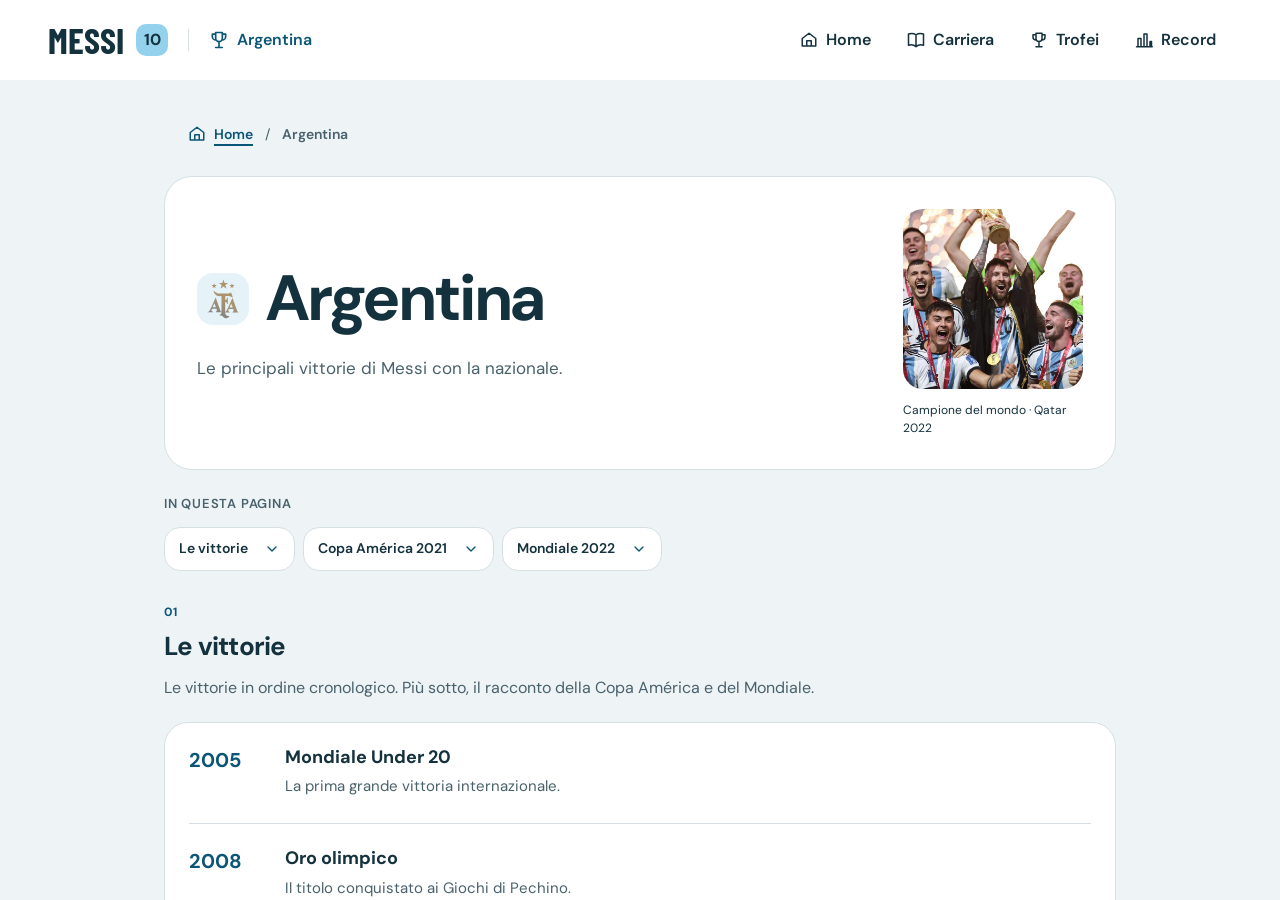
==== argentina.html @ 1e7fbff7 "Refresh dependent asset references for rebuilt page motion" ====
<!DOCTYPE html>

<html lang="it">
<head>
<meta charset="utf-8"/>
<meta content="width=device-width,initial-scale=1,viewport-fit=cover" name="viewport"/>
<meta content="#f7f7f2" name="theme-color"/>
<title>Argentina — Messi</title>
<meta content="Le vittorie di Messi con l’Argentina e i numeri del suo Mondiale 2022." name="description"/>
<link href="assets/favicon.svg" rel="icon" type="image/svg+xml"/>
<link href="assets/css/site.css?v=c7293d06be" rel="stylesheet"/>
<script src="assets/js/app.mjs?v=7fb3a4fa2a" type="module"></script>
<link as="font" crossorigin="" href="assets/fonts/barlow-condensed-700.woff2" rel="preload" type="font/woff2"/>
<meta content="website" property="og:type"/>
<meta content="it_IT" property="og:locale"/>
<meta content="Argentina — Messi" property="og:title"/>
<meta content="Le vittorie di Messi con l’Argentina e i numeri del suo Mondiale 2022." property="og:description"/>
<meta content="https://raw.githubusercontent.com/fill5455/Messi/main/assets/images/messi-portrait.webp" property="og:image"/>
<meta content="summary_large_image" name="twitter:card"/>
<link as="font" crossorigin="" href="assets/fonts/dm-sans-variable.woff2" rel="preload" type="font/woff2"/>
<link href="assets/css/rebuilt.css?v=927bb8d529" rel="stylesheet">
</head>
<body>
<div class="ios-surface">
<a class="skip" href="#contenuto">Salta al contenuto</a>
<header class="app-header"><a aria-label="Messi, homepage" class="brand" href="index.html" translate="no">MESSI<span>10</span></a><span class="current-page"><svg aria-hidden="true" viewBox="0 0 24 24"><path d="M8 3h8v7a4 4 0 0 1-8 0V3ZM8 5H4v3a4 4 0 0 0 4 4m8-7h4v3a4 4 0 0 1-4 4M12 14v6m-4 1h8"></path></svg><span>Argentina</span></span></header>
<div aria-label="Contenuto della pagina" class="screen-scroll" tabindex="0">
<main aria-labelledby="page-title" data-page="argentina" id="contenuto" tabindex="-1" class="reading-page"><nav aria-label="Percorso di navigazione" class="breadcrumb"><ol><li><a href="index.html"><svg aria-hidden="true" viewbox="0 0 24 24"><path d="m3 10 9-7 9 7v10H3zM9 20v-7h6v7"></path></svg>Home</a></li><li><span aria-current="page">Argentina</span></li></ol></nav>
<div class="page-heading"><div class="heading-copy">
<div class="page-title-row"><span class="page-symbol"><img alt="" aria-hidden="true" decoding="async" height="36" loading="lazy" src="assets/images/argentina-logo.svg" width="36"></span><h1 id="page-title">Argentina</h1></div>
<p>Le principali vittorie di Messi con la nazionale.</p>
</div><figure class="heading-photo portrait-photo"><img alt="Messi alza la Coppa del Mondo a Lusail" decoding="async" height="2048" src="assets/images/worldcup-selected.webp" width="1365"><figcaption>Campione del mondo · Qatar 2022</figcaption></figure></div><nav class="page-index" aria-label="In questa pagina"><p>In questa pagina</p><div><a href="#arg-wins">Le vittorie<svg aria-hidden="true" viewbox="0 0 24 24"><path d="m6 9 6 6 6-6"></path></svg></a><a href="#copa-heading">Copa América 2021<svg aria-hidden="true" viewbox="0 0 24 24"><path d="m6 9 6 6 6-6"></path></svg></a><a href="#worldcup-heading">Mondiale 2022<svg aria-hidden="true" viewbox="0 0 24 24"><path d="m6 9 6 6 6-6"></path></svg></a></div></nav><section aria-labelledby="arg-wins" class="page-section organized-section wins-overview" data-section="01"><h2 class="section-label" id="arg-wins">Le vittorie</h2>
<p class="section-help">Le vittorie in ordine cronologico. Più sotto, il racconto della Copa América e del Mondiale.</p><ol class="event-list">
<li>
<span>2005</span><div>
<h3>Mondiale Under 20</h3>
<p>La prima grande vittoria internazionale.</p>
</div>
</li>
<li>
<span>2008</span><div>
<h3>Oro olimpico</h3>
<p>Il titolo conquistato ai Giochi di Pechino.</p>
</div>
</li>
<li>
<span>2021</span><div>
<h3>Copa América</h3>
<p>La vittoria al Maracanã, in Brasile.</p>
</div>
</li>
<li>
<span>2022</span><div>
<h3>Finalissima</h3>
<p>Il successo contro l’Italia a Wembley.</p>
</div>
</li>
<li>
<span>2022</span><div>
<h3>Coppa del Mondo</h3>
<p>Il trionfo contro la Francia a Lusail.</p>
</div>
</li>
<li>
<span>2024</span><div>
<h3>Copa América</h3>
<p>Il secondo titolo continentale.</p>
</div>
</li>
</ol></section><section aria-labelledby="copa-heading" class="page-section" data-section="02"><h2 class="section-label" id="copa-heading">Copa América 2021</h2>
<div class="detail-list"><details class="content-detail" id="copa-2021" name="moments"><summary><span class="summary-copy"><strong>La vittoria al Maracanã</strong><span>Il primo grande titolo con la nazionale maggiore</span></span><svg aria-hidden="true" viewbox="0 0 24 24"><path d="M5 12h14M12 5v14"></path></svg></summary><div class="detail-body">
<p>Nel 2021 l’Argentina conquista la Copa América in Brasile. Per Messi è il primo grande successo con la nazionale maggiore, dopo le vittorie Under 20 e olimpica.</p>
<figure class="story-picture"><a aria-label="Ingrandisci: Messi bacia la Copa América dopo il successo dell’Argentina nel 2021" class="photo-link" data-photo-open="" href="assets/images/copa-2021.webp"><img alt="Messi bacia la Copa América dopo il successo dell’Argentina nel 2021" decoding="async" height="853" loading="lazy" src="assets/images/copa-2021.webp" width="1280"><span aria-hidden="true" class="photo-zoom"><svg viewbox="0 0 24 24"><path d="M9 3H3v6m12-6h6v6M3 15v6h6m12-6v6h-6"></path></svg></span></a><figcaption>Maracanã, 2021. Foto: messi.com. Tocca la foto per ingrandirla.</figcaption></figure>
</div></details></div></section><section aria-labelledby="worldcup-heading" class="page-section" data-section="03"><h2 class="section-label" id="worldcup-heading">Qatar 2022</h2>
<div class="reading-card" id="lusail">
<p>Messi segna due gol nella finale contro la Francia. Dopo il 3–3 dei supplementari, l’Argentina vince ai rigori.</p>
<dl class="fact-list compact">
<div>
<dt>Gol nel torneo</dt>
<dd>7</dd>
</div>
<div>
<dt>Assist nel torneo</dt>
<dd>3</dd>
</div>
<div>
<dt>Premio del torneo</dt>
<dd>Golden Ball</dd>
</div>
</dl>
<figure class="story-picture"><a aria-label="Ingrandisci: Messi alza la Coppa del Mondo a Lusail nel 2022" class="photo-link" data-photo-open="" href="assets/images/worldcup-selected.webp"><img alt="Messi alza la Coppa del Mondo a Lusail nel 2022" decoding="async" height="2048" loading="lazy" src="assets/images/worldcup-selected.webp" width="1365"><span aria-hidden="true" class="photo-zoom"><svg viewbox="0 0 24 24"><path d="M9 3H3v6m12-6h6v6M3 15v6h6m12-6v6h-6"></path></svg></span></a><figcaption>Argentina campione del mondo, 18 dicembre 2022. Tocca la foto per ingrandirla.</figcaption></figure><a class="inline-link" href="trofei.html#nazionale">Tutti i trofei con l’Argentina <svg aria-hidden="true" viewbox="0 0 24 24"><path d="m9 5 7 7-7 7"></path></svg></a>
</div></section><details class="source-details" id="argentina-detail-1"><summary>Fonti dei contenuti<svg aria-hidden="true" viewbox="0 0 24 24"><path d="M5 12h14M12 5v14"></path></svg></summary><ul>
<li><a href="https://messi.com/palmares/" rel="noopener noreferrer" target="_blank">Palmarès ufficiale <span aria-hidden="true">↗</span></a></li>
<li><a href="https://www.fifa.com/en/articles/lionel-messi-wins-the-best-fifa-mens-player-award-mbappe-benzema" rel="noopener noreferrer" target="_blank">FIFA: Messi a Qatar 2022 <span aria-hidden="true">↗</span></a></li>
</ul></details>
</main>
<footer class="app-footer"><div class="footer-top"><a aria-label="Messi, homepage" class="footer-brand" href="index.html">MESSI<span>10</span></a><p>La storia, le vittorie e i numeri.<br/>Un progetto indipendente dedicato a Lionel Messi.</p></div><nav aria-label="Altri percorsi"><a href="index.html">Home</a><a href="carriera.html">Carriera</a><a href="trofei.html">Trofei</a><a href="record.html">Record</a><a href="argentina.html">Argentina</a><a href="credits.html">Fonti e crediti</a></nav></footer>
</div>
<nav aria-label="Navigazione principale" class="ios-tabbar"><a class="nav-link" data-href="index.html" href="index.html"><svg aria-hidden="true" viewBox="0 0 24 24"><path d="m3 10 9-7 9 7v10H3zM9 20v-7h6v7"></path></svg><span>Home</span></a><a class="nav-link" data-href="carriera.html" href="carriera.html"><svg aria-hidden="true" viewBox="0 0 24 24"><path d="M12 5v16M12 5C9 3 5 3 2 4v15c3-1 7-1 10 2 3-3 7-3 10-2V4c-3-1-7-1-10 1Z"></path></svg><span>Carriera</span></a><a class="nav-link" data-href="trofei.html" href="trofei.html"><svg aria-hidden="true" viewBox="0 0 24 24"><path d="M8 3h8v7a4 4 0 0 1-8 0V3ZM8 5H4v3a4 4 0 0 0 4 4m8-7h4v3a4 4 0 0 1-4 4M12 14v6m-4 1h8"></path></svg><span>Trofei</span></a><a class="nav-link" data-href="record.html" href="record.html"><svg aria-hidden="true" viewBox="0 0 24 24"><path d="M4 20V10h4v10m4 0V4h4v16m4 0v-6h2v6M2 21h21"></path></svg><span>Record</span></a></nav>
<p aria-live="polite" class="navigation-status sr-only"></p>
<div aria-live="polite" class="toast" role="status"></div>
</div>
</body>
</html>
---- assets/css/site.css ----
/* Rounded editorial system with a dedicated mobile reading layout. */
@font-face{font-family:'Barlow Condensed';src:url('../fonts/barlow-condensed-700.woff2') format('woff2');font-weight:700;font-style:normal;font-display:swap}
@font-face{font-family:'DM Sans';src:url('../fonts/dm-sans-variable.woff2') format('woff2');font-weight:100 900;font-style:normal;font-display:swap}
:root{
  --paper:#f7f7f2;--white:#fff;--ink:#14313e;--secondary:#49616b;
  --sky:#94d1ec;--sky-soft:#deeff5;--gold:#ecd16b;--line:#c5d2d6;
  --radius-sm:12px;--radius-md:20px;--radius-lg:28px;
  --accent:#0b5577;--focus:#095c86;--scrim:#14313ecc;
  --font-display:'Barlow Condensed',sans-serif;--font-body:'DM Sans',sans-serif;
  --space-1:8px;--space-2:16px;--space-3:24px;--space-4:32px;--space-5:48px;--space-6:64px;--space-7:96px;
  --inset:clamp(20px,4vw,48px);--content:1200px;--nav-clearance:calc(160px + env(safe-area-inset-bottom));
  font-family:var(--font-body);color-scheme:light;
}
*{box-sizing:border-box}
html,body{margin:0;overflow-x:clip}
body{background:var(--paper);color:var(--ink);font:400 1rem/1.6 var(--font-body);-webkit-text-size-adjust:100%}
::selection{background:var(--ink);color:var(--white)}
button,input,textarea{font:inherit;color:inherit}
button,a,input,summary{-webkit-tap-highlight-color:transparent;touch-action:manipulation}
button{cursor:pointer}button:disabled{opacity:.5;cursor:default}
button,input,textarea{border-radius:var(--radius-sm)}
a{color:inherit;text-underline-offset:5px;text-decoration-thickness:1.5px}
img{display:block;max-width:100%;height:auto}
svg{display:block;flex-shrink:0;width:24px;height:24px;fill:none;stroke:currentColor;stroke-width:2;stroke-linecap:round;stroke-linejoin:round}
h1,h2,h3,p,figure,dl,dd{margin:0}
h1,h2,h3{font-style:normal;font-weight:700;line-height:1;text-wrap:balance}
h1,h2{font-family:var(--font-display);letter-spacing:-.015em}
h1{font-size:clamp(3.75rem,8vw,6rem)}
h2{font-size:clamp(2.5rem,4.5vw,3.75rem)}
h3{font-size:1.5rem;line-height:1.2}
p{max-width:65ch;text-wrap:pretty}
[hidden]{display:none!important}
:focus-visible{outline:3px solid var(--focus);outline-offset:5px}
.sr-only{position:absolute;width:1px;height:1px;margin:-1px;overflow:hidden;clip-path:inset(50%);white-space:nowrap}
.skip{position:absolute;z-index:40;top:-100px;left:var(--inset);padding:16px;background:var(--ink);color:var(--white)}
.skip:focus{top:8px}
.ios-surface{position:relative;display:flex;flex-direction:column;width:100%;height:100dvh;min-height:0;isolation:isolate}
.app-header{flex-shrink:0;display:flex;align-items:center;justify-content:space-between;gap:16px;min-height:76px;padding:8px var(--inset);border-bottom:1px solid var(--line);background:var(--paper)}
.brand,.footer-brand{display:inline-flex;align-items:center;gap:12px;font-family:var(--font-display);font-size:2.25rem;line-height:1;text-decoration:none;min-height:48px}
.brand span,.footer-brand span{display:grid;place-items:center;width:32px;height:32px;background:var(--sky);font:700 1rem/1 var(--font-body)}
.current-page{display:none}
.screen-scroll{flex:1;min-height:0;overflow-y:auto;overflow-x:clip;padding-bottom:var(--nav-clearance);scroll-padding:24px 0 var(--nav-clearance);scrollbar-color:var(--secondary) var(--paper)}
main{max-width:var(--content);margin:0 auto;overflow-wrap:anywhere}
main [id]{scroll-margin-block:24px}
main:focus{outline:none}
.ios-tabbar{position:absolute;z-index:20;bottom:0;left:0;right:0;display:grid;grid-template-columns:repeat(auto-fit,minmax(min(100%,4.5rem),1fr));padding:8px 8px calc(8px + env(safe-area-inset-bottom));border-top:1px solid var(--line);background:var(--paper)}
.nav-link{display:flex;align-items:center;justify-content:center;min-height:48px;min-width:0;padding:8px;overflow-wrap:anywhere;text-align:center;text-decoration:none;font-size:1rem;font-weight:600;line-height:1.2;white-space:nowrap;transition:transform 160ms}
.nav-link[aria-current]{background:var(--ink);color:var(--white)}
.nav-link:focus-visible{outline-offset:-4px}
.primary-button{display:inline-flex;align-items:center;justify-content:center;gap:16px;width:fit-content;max-width:100%;min-height:52px;padding:14px 20px;border:1px solid var(--ink);background:var(--ink);color:var(--white);font:600 1rem/1.4 var(--font-body);text-decoration:none;transition:background-color 160ms,transform 160ms}
.primary-button:active,button:active{transform:translateY(1px)}
.text-link,.inline-link{display:inline-flex;align-items:center;gap:12px;min-height:48px;font-size:1rem;font-weight:600;color:var(--accent)}
.inline-link{margin-top:24px}
.profile{display:flex;flex-wrap:wrap;gap:24px 16px;padding:32px var(--inset);background:var(--sky)}
.hero-copy{display:contents}
.profile h1{order:0;flex:1 1 11rem;min-width:0;align-self:center;font-size:clamp(3.75rem,12vw,6rem);line-height:.95;letter-spacing:-.01em}
.profile p{order:2;flex:1 1 100%;font-size:1.125rem;line-height:1.65}
.profile .primary-button{order:3}
.hero-origin{order:4;flex:1 1 100%;display:block;font-size:.875rem;color:var(--ink)}
.hero-portrait{order:1;flex:1 1 5rem;max-width:112px;min-width:0;align-self:center}
.hero-portrait img{width:100%;height:220px;object-fit:cover;object-position:50% 28%}
.hero-portrait figcaption{font-size:.875rem;line-height:1.4;padding-top:8px}
.home-facts,.home-navigation,.home-chapters{padding:48px var(--inset)}
.home-facts h2{margin-bottom:32px}
.home-facts .fact-list{display:grid;grid-template-columns:repeat(auto-fit,minmax(min(100%,5.5rem),1fr));gap:16px;padding:0;background:transparent;border:0}
.home-facts .fact-list>div{display:flex;flex-direction:column-reverse;align-items:flex-start;justify-content:flex-end;gap:12px;padding:0;border:0}
.home-facts .fact-list dd{font:700 clamp(2.5rem,6vw,5rem)/1 var(--font-display);text-align:left;letter-spacing:-.01em}
.home-facts .fact-list dt{flex:initial;font-size:.875rem;line-height:1.5}
.home-navigation{background:var(--sky-soft)}
.section-intro{display:grid;gap:24px;margin-bottom:32px}
.section-intro p{max-width:40ch;font-size:1.125rem;line-height:1.65}
.destination-list{border-top:1px solid var(--ink)}
.destination{display:flex;align-items:center;gap:24px;min-height:100px;padding:24px 0;border-bottom:1px solid var(--ink);text-decoration:none}
.destination-copy{flex:1;min-width:0}
.destination-copy strong{display:block;font:700 2.5rem/1 var(--font-display);margin-bottom:12px}
.destination-copy>span{display:block;font-size:1rem;line-height:1.6;color:var(--secondary)}
.destination>svg{width:32px;height:32px}
.chapter-grid{display:grid;gap:32px}
.chapter{display:flex;flex-direction:column;align-items:flex-start;gap:12px;text-decoration:none;min-width:0}
.chapter>img{width:100%;height:auto;aspect-ratio:3/2;object-fit:cover}
.chapter-meta{font-size:.875rem;color:var(--secondary);padding-top:4px}
.chapter-title{display:flex;align-items:center;justify-content:space-between;width:100%;gap:12px;font:700 2.5rem/1 var(--font-display)}
.chapter>span:last-child{font-size:1rem;color:var(--secondary)}
.worldcup-feature{display:grid;gap:32px;padding:40px var(--inset);background:var(--ink);color:var(--white)}
.worldcup-feature figure{min-width:0}
.worldcup-feature img{width:100%;max-height:480px;object-fit:contain}
.worldcup-feature figcaption{padding-top:12px;font-size:.875rem;color:var(--sky-soft)}
.worldcup-feature h2{font-size:clamp(3rem,7vw,6rem);margin-bottom:32px}
.worldcup-feature p{font-size:1.125rem;line-height:1.7;margin-bottom:32px}
.worldcup-feature .primary-button{background:var(--gold);border-color:var(--gold);color:var(--ink)}
.worldcup-feature .text-link{display:flex;margin-top:16px;color:var(--white)}
.page-heading{display:grid;gap:32px;padding:40px var(--inset);background:var(--sky)}
.page-heading h1{margin-bottom:32px}
.page-heading p{max-width:40ch;font-size:1.125rem;line-height:1.65}
.heading-photo{min-width:0}
.heading-photo img{width:100%;height:240px;object-fit:cover;object-position:50% 35%}
.heading-photo figcaption{padding-top:12px;font-size:.875rem;line-height:1.5}
.heading-text-only{background:var(--paper);border-bottom:1px solid var(--line)}
.page-section{padding:40px var(--inset)}
.section-label{font-size:2.5rem;margin-bottom:24px}
.section-help{margin-bottom:24px;color:var(--secondary);font-size:1rem}
.detail-list{border-top:1px solid var(--ink)}
.content-detail{border-bottom:1px solid var(--ink)}
.content-detail>summary{display:flex;align-items:center;gap:16px;min-height:96px;padding:24px 0;cursor:pointer;list-style:none}
.content-detail>summary::-webkit-details-marker,.source-details>summary::-webkit-details-marker{display:none}
.summary-copy{flex:1;min-width:0}
.summary-copy>strong{display:block;font:700 1.875rem/1.1 var(--font-display);margin-bottom:8px}
.summary-copy>span{display:block;color:var(--secondary);font-size:1rem;line-height:1.5}
.content-detail>summary>svg{width:24px;height:24px;transition:transform 160ms ease-out}
.content-detail[open]>summary>svg,.source-details[open]>summary>svg{transform:rotate(45deg)}
.content-detail[open]>summary{color:var(--accent)}
.detail-body{padding:8px 0 32px}
.detail-body>p{font-size:1rem;line-height:1.75;margin-bottom:24px}
.detail-body>p:last-child{margin-bottom:0}
.team-badge{display:grid;place-items:center;flex-shrink:0;width:48px;height:56px}
.team-badge img{width:100%;height:100%;object-fit:contain}
.team-heading{display:flex;align-items:center;gap:16px}
.team-heading .team-badge{width:32px;height:40px}
.destination-icon{display:grid;place-items:center;flex-shrink:0;width:48px;height:48px}
.destination-icon i{--w:32px;--h:32px}
.fact-list{padding:8px 0;background:transparent}
.fact-list>div{display:flex;flex-wrap:wrap;align-items:center;justify-content:space-between;gap:8px 24px;padding:16px 0;border-bottom:1px solid var(--line)}
.fact-list>div:last-child{border-bottom:0}
.fact-list dt{flex:1 1 8rem;min-width:0;font-size:1rem;color:var(--secondary)}
.fact-list dd{max-width:100%;min-width:0;font-size:1.125rem;line-height:1.4;font-weight:600;text-align:right;font-variant-numeric:tabular-nums}
.compact{margin:24px 0}
.mini-timeline{list-style:none;padding:0;margin:24px 0}
.mini-timeline li{display:grid;grid-template-columns:auto minmax(0,1fr);gap:16px;padding:12px 0;border-bottom:1px solid var(--line)}
.mini-timeline strong{color:var(--accent);font-variant-numeric:tabular-nums}
.story-picture{margin-top:32px}
.photo-link{position:relative;display:block}
.story-picture img{width:100%;height:auto;max-height:650px;object-fit:contain;background:var(--sky-soft)}
.story-picture figcaption{padding-top:16px;font-size:.875rem;color:var(--secondary);line-height:1.6}
.photo-zoom{position:absolute;right:12px;bottom:12px;display:grid;place-items:center;width:44px;height:44px;background:var(--paper);color:var(--ink)}
.photo-zoom svg{width:20px;height:20px}
.competition-group{padding-top:24px}
.competition-group:first-child{padding-top:0}
.competition-group h3{font:700 2rem/1.2 var(--font-display);padding-bottom:16px;border-bottom:1px solid var(--line)}
.competition-list>div{display:grid;grid-template-columns:minmax(0,1fr) auto;gap:8px 24px;padding:20px 0;border-bottom:1px solid var(--line)}
.competition-list dt{font-size:1rem;font-weight:600;align-self:center}
.competition-count{grid-column:2;grid-row:1;font:700 2rem/1 var(--font-display);font-variant-numeric:tabular-nums}
.competition-years{grid-column:1/-1;font-size:.9375rem;line-height:1.7;color:var(--secondary);font-variant-numeric:tabular-nums}
.data-note{font-size:.875rem;line-height:1.65;color:var(--secondary)}
.page-note{padding:0 var(--inset) 32px}
.record-tools{padding:24px;background:var(--sky-soft);margin-bottom:40px}
.record-help{margin-bottom:24px;font-size:1rem}
.record-tools>label{display:block;margin-bottom:8px;font-size:1rem;font-weight:600}
.search-field{display:flex;align-items:center;gap:16px;min-height:56px;padding:0 16px;background:var(--white);border:1px solid var(--secondary)}
.search-field input{flex:1;min-width:0;width:100%;min-height:56px;padding:12px 0;border:0;background:transparent;font-size:1rem;outline:none;caret-color:var(--focus)}
.search-field:focus-within{outline:3px solid var(--focus);outline-offset:3px}
.search-field input::-webkit-search-cancel-button{-webkit-appearance:none}
.search-field button{display:grid;place-items:center;width:44px;height:44px;flex-shrink:0;background:transparent;border:0;padding:0}
.filter-row{display:flex;flex-wrap:wrap;gap:8px;margin-top:24px}
.filter-row button{flex:1 1 5rem;min-width:0;min-height:48px;padding:12px 16px;border:1px solid var(--secondary);background:transparent;color:var(--ink);font-size:1rem;font-weight:600;line-height:1.3}
.filter-row button[aria-pressed=true]{background:var(--ink);color:var(--white);border-color:var(--ink)}
.result-count{margin-top:16px;font-size:1rem;color:var(--secondary)}
.record-list{display:grid;gap:0 40px;border-top:1px solid var(--ink)}
.record-row{padding:32px 0;border-bottom:1px solid var(--ink);min-width:0}
.record-top{display:flex;flex-wrap:wrap;align-items:flex-start;justify-content:space-between;gap:24px}
.record-top>div{flex:1 1 10rem;min-width:0}
.record-top h2{font:700 2rem/1.1 var(--font-display);margin-bottom:16px}
.record-number{flex-shrink:0;font:700 4rem/1 var(--font-display);font-variant-numeric:tabular-nums;color:var(--accent)}
.record-period{font-size:.9375rem;color:var(--secondary)}
.record-meaning{font-size:1rem;line-height:1.75;margin-top:24px}
.record-actions{display:flex;flex-wrap:wrap;gap:12px;margin-top:24px}
.record-actions button{display:flex;flex:1 1 8rem;min-width:0;align-items:center;justify-content:center;gap:8px;min-height:48px;padding:12px 16px;border:1px solid var(--secondary);background:transparent;font-size:1rem;font-weight:600}
.record-actions button[aria-pressed=true]{background:var(--sky);border-color:var(--ink)}
.empty-results{padding:40px 24px;border:1px solid var(--ink);background:var(--paper)}
.empty-results strong{font:700 2rem/1.1 var(--font-display)}
.empty-results p{margin:24px 0;font-size:1rem;color:var(--secondary)}
.empty-results button{min-height:48px;padding:12px 20px;background:var(--ink);border:0;color:var(--white);font-weight:600}
.event-list{list-style:none;margin:0;padding:0;border-top:1px solid var(--ink)}
.event-list>li{display:flex;align-items:flex-start;gap:24px;padding:24px 0;border-bottom:1px solid var(--line)}
.event-list>li>span{flex-shrink:0;font:700 2rem/1 var(--font-display);color:var(--accent);font-variant-numeric:tabular-nums}
.event-list>li>div{min-width:0}
.event-list h3{font-size:1.25rem;line-height:1.2;margin-bottom:12px}
.event-list p{font-size:1rem;color:var(--secondary)}
.reading-card{padding:24px;background:var(--sky-soft)}
.reading-card>p{font-size:1rem;line-height:1.75;margin-bottom:24px}
.reading-card>p:last-child{margin-bottom:0}
.source-details{margin:0 var(--inset) 40px;border-top:1px solid var(--line)}
.source-details>summary{display:flex;align-items:center;justify-content:space-between;gap:24px;min-height:64px;padding:12px 0;font-size:1rem;color:var(--accent);cursor:pointer;list-style:none}
.source-details>summary>svg{transition:transform 160ms ease-out}
.source-details ul{list-style:none;margin:0;padding:0 0 24px}
.source-details a,.credit-links a{display:inline-flex;align-items:center;min-height:48px;color:var(--accent);font-size:1rem;overflow-wrap:anywhere}
.credit-links{display:flex;flex-wrap:wrap;gap:8px 24px;margin-top:16px}
.app-footer{max-width:var(--content);margin:0 auto;padding:48px var(--inset);border-top:1px solid var(--line)}
.footer-top{display:grid;gap:24px;align-items:center}
.footer-brand{font-size:clamp(2.5rem,8vw,6rem);width:fit-content}
.footer-top p{color:var(--secondary);font-size:1rem;line-height:1.7}
.app-footer nav{display:flex;flex-wrap:wrap;gap:8px 24px;margin-top:32px}
.app-footer nav a{display:inline-flex;align-items:center;min-height:48px;font-size:1rem;font-weight:500}
.utility-dialog{width:min(880px,calc(100vw - 32px));max-height:calc(100dvh - 32px);overflow:auto;overscroll-behavior:contain;padding:24px;border:1px solid var(--ink);border-radius:0;background:var(--paper);color:var(--ink)}
.utility-dialog::backdrop{background:var(--scrim)}
.dialog-header{display:flex;align-items:center;justify-content:space-between;gap:24px;margin-bottom:24px}
.dialog-header h2{font-size:2rem}
.dialog-header button{display:grid;place-items:center;flex-shrink:0;width:48px;height:48px;padding:0;border:1px solid var(--ink);background:transparent}
.dialog-image{width:100%;height:60dvh;object-fit:contain}
.dialog-caption{margin-top:24px;font-size:1rem;color:var(--secondary)}
.dialog-credit{display:inline-flex;align-items:center;min-height:48px;margin-top:16px;color:var(--accent)}
.utility-dialog textarea{width:100%;margin:24px 0;padding:16px;border:1px solid var(--secondary);background:var(--white);font-size:1rem;resize:none}
.toast{position:absolute;z-index:25;left:50%;bottom:calc(var(--nav-clearance) + 16px);translate:-50% 0;width:min(560px,calc(100% - 40px));padding:16px 24px;background:var(--ink);color:var(--white);opacity:0;pointer-events:none;font-size:1rem;text-align:center}
.toast:empty{padding:0}
.app-header.is-loading .current-page{color:var(--accent)}
.app-header.is-loading .current-page::after{content:'…'}
.ios-icon{display:inline-block;flex-shrink:0;width:var(--w,24px);height:var(--h,24px);background:currentColor;mask:var(--icon) center/contain no-repeat;-webkit-mask:var(--icon) center/contain no-repeat}
@media(min-width:700px){
 .profile{display:grid;grid-template-columns:minmax(0,1fr) minmax(0,.85fr);gap:64px;padding-block:48px}
 .hero-copy{display:block;align-self:center}
 .profile h1{margin-bottom:32px;font-size:clamp(3.75rem,9vw,6rem)}
 .profile p{font-size:1.25rem;max-width:35ch;margin-bottom:32px}
 .hero-origin{margin-top:32px;font-size:1rem}
 .hero-portrait{grid-column:2;grid-row:1;align-self:stretch;max-width:none}
 .hero-portrait img{height:440px;object-fit:cover;object-position:50% 30%}
 .hero-portrait figcaption{font-size:.875rem}
 .home-facts,.home-navigation,.home-chapters{padding-block:64px}
 .home-facts .fact-list{grid-template-columns:repeat(auto-fit,minmax(min(100%,12rem),1fr));gap:48px}
 .home-facts .fact-list dt{font-size:1rem;max-width:22ch}
 .home-facts .fact-list dd{font-size:5rem}
 .section-intro{grid-template-columns:minmax(0,1.25fr) minmax(0,1fr);align-items:end;gap:48px;margin-bottom:48px}
 .chapter-grid{grid-template-columns:repeat(3,minmax(0,1fr));gap:24px}
 .chapter-title{font-size:2.25rem}
 .worldcup-feature{grid-template-columns:minmax(0,1fr) minmax(0,1fr);gap:64px;align-items:center;padding-block:64px}
 .worldcup-feature img{max-height:560px}
 .page-heading{grid-template-columns:minmax(0,1fr) minmax(0,.7fr);gap:64px;align-items:center;padding-block:48px}
 .heading-photo img{height:320px}
 .heading-text-only{display:block}
 .heading-text-only p{font-size:1.25rem;max-width:42ch}
 .page-section{padding-block:48px}
 .section-label{font-size:3rem}
 .summary-copy>strong{font-size:2.25rem}
 .record-list{grid-template-columns:repeat(2,minmax(0,1fr))}
 .record-top h2{font-size:2.25rem}
 .record-tools{padding:32px}
 .reading-card{padding:32px}
 .event-list{display:grid;grid-template-columns:repeat(2,minmax(0,1fr));gap:0 48px}
 .footer-top{grid-template-columns:minmax(0,1fr) minmax(0,1fr);gap:48px}
 .app-footer{padding-block:64px}
 main[data-page=credits]>.page-section{max-width:960px}
}
@media(min-width:800px){
 :root{--nav-clearance:24px}
 .app-header{min-height:80px;padding-right:500px}
 .current-page{display:none}
 .ios-tabbar{top:0;right:var(--inset);bottom:auto;left:auto;display:flex;align-items:center;gap:4px;min-height:80px;padding:8px 0;border:0;background:transparent}
 .nav-link{padding:12px 16px;white-space:nowrap}
 .career-layout{display:grid;grid-template-columns:minmax(0,1.7fr) minmax(0,1fr);gap:0 32px;padding:0 var(--inset)}
 .career-layout .page-section{padding-inline:0}
 .career-aside{padding-left:32px;border-left:1px solid var(--line)}
 .career-aside .section-label{font-size:2.25rem}
 .career-aside .destination-copy strong{font-size:2rem}
 #club>.detail-body{display:grid;grid-template-columns:repeat(2,minmax(0,1fr));gap:32px}
 #club>.detail-body>.competition-group:first-child{grid-column:1/-1}
 #club>.detail-body>.competition-group:first-child .competition-list{display:grid;grid-template-columns:repeat(2,minmax(0,1fr));gap:0 48px}
}
@media(max-width:359px){
 .profile{gap:24px 12px}
 .profile h1{font-size:3.75rem}
 .hero-portrait img{height:192px}
 .record-tools{padding:20px}
 .record-top{gap:16px}
 .record-number{font-size:3.5rem}
}
@media(hover:hover) and (pointer:fine){
 .nav-link:not([aria-current]):hover{background:var(--sky-soft)}
 .primary-button:hover{background:var(--accent);border-color:var(--accent)}
 .worldcup-feature .primary-button:hover{background:var(--sky);color:var(--ink)}
 .destination:hover .destination-copy strong,.chapter:hover .chapter-title{color:var(--accent)}
 .chapter:hover .chapter-title{text-decoration:underline;text-underline-offset:8px}
 .content-detail>summary:hover,.source-details>summary:hover{color:var(--accent)}
 .record-actions button:hover,.filter-row button:not([aria-pressed=true]):hover{background:var(--sky)}
 .dialog-header button:hover,.search-field button:hover{background:var(--sky-soft)}
}
@media(prefers-reduced-motion:reduce){*,*::before,*::after{animation:none!important;transition:none!important;scroll-behavior:auto!important}}
@media(prefers-contrast:more){:root{--line:#6c828d;--secondary:#304c59}.content-detail,.record-row,.destination{border-color:var(--ink)}}
@media(forced-colors:active){.nav-link[aria-current],.filter-row button[aria-pressed=true]{outline:2px solid Highlight}.ios-icon{background:CanvasText;forced-color-adjust:none}.primary-button{border:2px solid ButtonText}}
.ios-icon--home{--icon:url("data:image/svg+xml,%3Csvg%20xmlns%3D%22http%3A//www.w3.org/2000/svg%22%20viewBox%3D%220%200%2024%2024%22%20fill%3D%22none%22%20stroke%3D%22black%22%20stroke-width%3D%222.2%22%20stroke-linecap%3D%22round%22%20stroke-linejoin%3D%22round%22%3E%3Cpath%20d%3D%22m3%2010%209-7%209%207v10H3z%22/%3E%3Cpath%20d%3D%22M9%2020v-7h6v7%22/%3E%3C/svg%3E")}
.ios-icon--book-open{--icon:url("data:image/svg+xml,%3Csvg%20xmlns%3D%22http%3A//www.w3.org/2000/svg%22%20viewBox%3D%220%200%2024%2024%22%20fill%3D%22none%22%20stroke%3D%22black%22%20stroke-width%3D%222.2%22%20stroke-linecap%3D%22round%22%20stroke-linejoin%3D%22round%22%3E%3Cpath%20d%3D%22M12%205v16M12%205C9%203%205%203%202%204v15c3-1%207-1%2010%202%203-3%207-3%2010-2V4c-3-1-7-1-10%201Z%22/%3E%3C/svg%3E")}
.ios-icon--star{--icon:url("data:image/svg+xml,%3Csvg%20xmlns%3D%22http%3A//www.w3.org/2000/svg%22%20viewBox%3D%220%200%2024%2024%22%20fill%3D%22none%22%20stroke%3D%22black%22%20stroke-width%3D%222.2%22%20stroke-linecap%3D%22round%22%20stroke-linejoin%3D%22round%22%3E%3Cpath%20d%3D%22m12%203%202.8%205.7%206.2.9-4.5%204.4%201.1%206.2L12%2017.3l-5.6%202.9%201.1-6.2L3%209.6l6.2-.9Z%22/%3E%3C/svg%3E")}
.ios-icon--arrow-up{--icon:url("data:image/svg+xml,%3Csvg%20xmlns%3D%22http%3A//www.w3.org/2000/svg%22%20viewBox%3D%220%200%2024%2024%22%20fill%3D%22none%22%20stroke%3D%22black%22%20stroke-width%3D%222.2%22%20stroke-linecap%3D%22round%22%20stroke-linejoin%3D%22round%22%3E%3Cpath%20d%3D%22M12%2021V3m-7%207%207-7%207%207%22/%3E%3C/svg%3E")}
.ios-icon--library{--icon:url("data:image/svg+xml,%3Csvg%20xmlns%3D%22http%3A//www.w3.org/2000/svg%22%20viewBox%3D%220%200%2024%2024%22%20fill%3D%22none%22%20stroke%3D%22black%22%20stroke-width%3D%222.2%22%20stroke-linecap%3D%22round%22%20stroke-linejoin%3D%22round%22%3E%3Cpath%20d%3D%22M4%204v16m5-16v16m5-16v16m3-16%204%2015M2%2021h20%22/%3E%3C/svg%3E")}
.ios-icon--search{--icon:url("data:image/svg+xml,%3Csvg%20xmlns%3D%22http%3A//www.w3.org/2000/svg%22%20viewBox%3D%220%200%2024%2024%22%20fill%3D%22none%22%20stroke%3D%22black%22%20stroke-width%3D%222.2%22%20stroke-linecap%3D%22round%22%20stroke-linejoin%3D%22round%22%3E%3Ccircle%20cx%3D%2210.5%22%20cy%3D%2210.5%22%20r%3D%226.5%22/%3E%3Cpath%20d%3D%22m16%2016%205%205%22/%3E%3C/svg%3E")}
.ios-icon--bookmark{--icon:url("data:image/svg+xml,%3Csvg%20xmlns%3D%22http%3A//www.w3.org/2000/svg%22%20viewBox%3D%220%200%2024%2024%22%20fill%3D%22none%22%20stroke%3D%22black%22%20stroke-width%3D%222.2%22%20stroke-linecap%3D%22round%22%20stroke-linejoin%3D%22round%22%3E%3Cpath%20d%3D%22M6%203h12v18l-6-4-6%204Z%22/%3E%3C/svg%3E")}
.ios-icon--share{--icon:url("data:image/svg+xml,%3Csvg%20xmlns%3D%22http%3A//www.w3.org/2000/svg%22%20viewBox%3D%220%200%2024%2024%22%20fill%3D%22none%22%20stroke%3D%22black%22%20stroke-width%3D%222.2%22%20stroke-linecap%3D%22round%22%20stroke-linejoin%3D%22round%22%3E%3Cpath%20d%3D%22M12%2016V3m-4%204%204-4%204%204M5%2012H3v9h18v-9h-2%22/%3E%3C/svg%3E")}
.ios-icon--checkmark{--icon:url("data:image/svg+xml,%3Csvg%20xmlns%3D%22http%3A//www.w3.org/2000/svg%22%20viewBox%3D%220%200%2024%2024%22%20fill%3D%22none%22%20stroke%3D%22black%22%20stroke-width%3D%222.2%22%20stroke-linecap%3D%22round%22%20stroke-linejoin%3D%22round%22%3E%3Cpath%20d%3D%22m4%2012%205%205L20%206%22/%3E%3C/svg%3E")}
.ios-tabbar[aria-busy=true]::after{content:"";position:absolute;left:0;right:0;bottom:0;height:3px;background:var(--accent)}

.destination:active,.chapter:active,summary:active{color:var(--accent)}
.nav-link:active:not([aria-current]){background:var(--sky-soft)}

.portrait-photo{justify-self:center;width:fit-content;max-width:100%}
.portrait-photo img{width:auto;height:320px;max-width:100%;object-fit:contain}
@media(min-width:700px){.portrait-photo{justify-self:end}.portrait-photo img{height:400px}}

/* Shared soft geometry. */
.brand span,.footer-brand span{border-radius:8px}
.nav-link,.primary-button,.photo-zoom,.search-field,.filter-row button,.record-actions button,.dialog-header button{border-radius:var(--radius-sm)}
.profile,.page-heading,.home-navigation,.worldcup-feature{border-radius:var(--radius-lg)}
.hero-portrait img,.heading-photo img,.chapter>img,.story-picture img,.dialog-image{border-radius:var(--radius-md)}
.reading-card,.record-tools,.empty-results,.utility-dialog{border-radius:var(--radius-md)}
.toast{border-radius:var(--radius-sm)}
.nav-link .ios-icon{display:none}
@media(min-width:700px){
 main{padding-top:24px}
 .profile,.page-heading,.home-navigation,.worldcup-feature{margin-inline:16px}
}
/* Mobile is a reading layout, with independent sizing and content grouping. */
@media(max-width:699px){
 :root{--inset:20px;--nav-clearance:calc(100px + env(safe-area-inset-bottom))}
 .app-header{min-height:64px;padding-block:6px}
 .brand{font-size:1.875rem;gap:10px}
 .brand span{width:28px;height:28px;font-size:.875rem}
 main{padding:16px 14px 0}
 h1,h2{font-family:var(--font-body);letter-spacing:-.035em;line-height:1.15}
 h1{font-size:2.5rem}
 h2{font-size:1.75rem}
 h3{font-size:1.25rem;line-height:1.35}
 .profile{display:flex;flex-direction:column;gap:0;padding:24px var(--inset)}
 .hero-copy{display:flex;flex-direction:column;gap:16px;min-width:0}
 .profile h1{order:initial;flex:initial;align-self:flex-start;font:700 2.5rem/1.1 var(--font-body);letter-spacing:-.04em}
 .profile h1 br{display:none}
 .profile p{order:initial;flex:initial;font-size:1rem;line-height:1.75}
 .profile .primary-button{order:initial;width:100%;min-height:52px}
 .hero-origin{order:initial;flex:initial;font-size:.875rem;line-height:1.6}
 .hero-portrait{order:initial;flex:initial;max-width:none;width:100%;margin-top:24px;align-self:stretch}
 .hero-portrait img{width:100%;height:auto;aspect-ratio:3/2;object-position:50% 28%}
 .hero-portrait figcaption{font-size:.875rem;line-height:1.5}
 .home-facts,.home-navigation,.home-chapters{padding:28px var(--inset)}
 .home-facts h2{margin-bottom:20px}
 .home-facts .fact-list{display:flex;flex-direction:column;gap:0}
 .home-facts .fact-list>div{display:grid;grid-template-columns:5rem minmax(0,1fr);gap:16px;align-items:center;padding:16px 0;border-bottom:1px solid var(--line)}
 .home-facts .fact-list>div:last-child{border-bottom:0}
 .home-facts .fact-list dd{grid-column:1;grid-row:1;font:700 2rem/1.2 var(--font-body)}
 .home-facts .fact-list dt{grid-column:2;grid-row:1;font-size:1rem;line-height:1.5}
 .section-intro{gap:12px;margin-bottom:20px}
 .section-intro p{font-size:1rem;line-height:1.75}
 .destination{gap:16px;min-height:88px;padding:20px 0}
 .destination-copy strong{font:700 1.375rem/1.3 var(--font-body);margin-bottom:6px;letter-spacing:-.02em}
 .destination-copy>span{line-height:1.65}
 .destination>svg{width:24px;height:24px}
 .chapter-grid{gap:24px}
 .chapter{background:var(--white);border:1px solid var(--line);border-radius:var(--radius-md);padding:12px 12px 20px;gap:10px}
 .chapter>img{border-radius:12px}
 .chapter-title{font:700 1.375rem/1.3 var(--font-body)}
 .chapter-meta,.chapter-title,.chapter>span:last-child{padding-inline:6px}
 .worldcup-feature{padding:24px var(--inset);gap:24px}
 .worldcup-feature h2{font:700 2rem/1.2 var(--font-body);margin-bottom:16px}
 .worldcup-feature p{font-size:1rem;line-height:1.75;margin-bottom:20px}
 .worldcup-feature .primary-button{width:100%}
 .worldcup-feature img{max-height:300px}
 .page-heading{display:block;padding:24px var(--inset)}
 .page-heading h1{margin-bottom:12px}
 .page-heading p{font-size:1rem;line-height:1.75}
 .heading-photo{margin-top:20px}
 .heading-photo img{height:auto;aspect-ratio:3/2}
 .portrait-photo{width:100%;justify-self:auto}
 .portrait-photo img{height:220px;width:100%;aspect-ratio:auto;object-fit:contain}
 .heading-photo figcaption{padding-top:10px;font-size:.875rem}
 .heading-text-only{border:0;background:var(--sky-soft)}
 .page-section{padding:28px 0}
 .section-label{font:700 1.75rem/1.2 var(--font-body);margin-bottom:12px;padding-inline:6px}
 .section-help{margin-bottom:20px;padding-inline:6px;line-height:1.7}
 .detail-list{border:0;display:grid;gap:12px}
 .content-detail{border:1px solid var(--line);border-radius:var(--radius-md);background:var(--white);min-width:0}
 .content-detail>summary{min-height:84px;gap:12px;padding:20px 16px}
 .summary-copy>strong{font:700 1.25rem/1.35 var(--font-body);margin-bottom:6px;letter-spacing:-.02em}
 .summary-copy>span{font-size:.9375rem;line-height:1.6}
 .team-badge{width:32px;height:40px}
 .destination-icon{width:32px;height:40px}
 .destination-icon i{--w:24px;--h:24px}
 .content-detail>summary>svg{width:20px;height:20px}
 .detail-body{padding:0 16px 24px}
 .detail-body>p{line-height:1.8;margin-bottom:20px}
 .fact-list>div{gap:6px;padding:14px 0}
 .fact-list dt{flex-basis:100%;line-height:1.6}
 .fact-list dd{text-align:left;font-size:1.0625rem;line-height:1.6}
 .competition-group h3{font:700 1.375rem/1.4 var(--font-body)}
 .competition-list>div{gap:8px 12px;padding:18px 0}
 .competition-count{font:700 1.75rem/1.2 var(--font-body)}
 .competition-years{font-size:.9375rem;line-height:1.8}
 .mini-timeline li{grid-template-columns:1fr;gap:6px;padding:16px 0}
 .story-picture{margin-top:24px}
 .story-picture figcaption{font-size:.875rem;line-height:1.7;padding-top:12px}
 .record-tools{padding:20px;margin-bottom:20px}
 .record-help{margin-bottom:16px;line-height:1.75}
 .filter-row{display:grid;grid-template-columns:repeat(auto-fit,minmax(min(100%,7rem),1fr));margin-top:16px;gap:8px}
 .filter-row button{flex-basis:6rem;padding:12px 10px;font-size:.9375rem}
 .search-field{gap:8px;padding-inline:12px}
 .record-list{border:0;gap:16px}
 .record-row{padding:24px 20px;border:1px solid var(--line);border-radius:var(--radius-md);background:var(--white)}
 .record-top{display:flex;flex-direction:column;gap:16px}
 .record-top>div{flex:initial}
 .record-top h2{font:700 1.375rem/1.35 var(--font-body);margin-bottom:8px}
 .record-number{font:700 2.75rem/1.15 var(--font-body)}
 .record-meaning{line-height:1.8;margin-top:16px}
 .record-actions{gap:8px;margin-top:20px}
 .record-actions button{flex-basis:100%;justify-content:flex-start}
 .event-list{border:0;display:grid;gap:12px}
 .event-list>li{display:block;padding:20px;border:1px solid var(--line);border-radius:var(--radius-md);background:var(--white)}
 .event-list>li>span{display:block;font:700 1.5rem/1.2 var(--font-body);margin-bottom:12px}
 .event-list h3{margin-bottom:8px}
 .event-list p{line-height:1.75}
 .reading-card{padding:20px}
 .source-details{margin:0 6px 28px}
 .page-note{padding:0 6px 24px}
 .app-footer{margin:28px 14px 0;padding:28px 6px}
 .footer-top{gap:16px}
 .footer-brand{font-size:2.5rem}
 .app-footer nav{display:grid;grid-template-columns:repeat(2,minmax(0,1fr));gap:4px 16px;margin-top:20px}
 .utility-dialog{padding:20px}
}
@media(max-width:799px){
 .ios-tabbar{gap:4px;padding:8px 10px calc(8px + env(safe-area-inset-bottom));background:var(--white)}
 .nav-link{flex-direction:column;gap:5px;min-height:60px;padding:8px 4px;font-size:.875rem;line-height:1.3;white-space:normal}
 .nav-link .ios-icon{display:block;width:20px;height:20px}
}

/* Reading hierarchy and orientation. */
.page-index{padding:24px var(--inset) 0}
.page-index p{font-size:.875rem;font-weight:600;color:var(--secondary);margin-bottom:12px}
.page-index>div{display:flex;flex-wrap:wrap;gap:10px}
.page-index a{display:inline-flex;align-items:center;min-height:44px;padding:10px 16px;border:1px solid var(--line);border-radius:12px;background:var(--white);font-size:.9375rem;font-weight:600;line-height:1.5;text-decoration:none;color:var(--accent)}
.page-index a:hover{background:var(--sky-soft);border-color:var(--accent)}
.section-label{font-family:var(--font-body);font-size:2rem;line-height:1.25;letter-spacing:-.03em}
.summary-copy>strong{font-family:var(--font-body);font-size:1.375rem;line-height:1.35;letter-spacing:-.02em}
.content-detail[open]{background:var(--white);border-color:var(--accent)}
.content-detail[open]>summary{border-bottom:1px solid var(--line);margin-bottom:20px}
.detail-body p,.reading-card>p,.record-meaning{max-width:60ch;line-height:1.8}
.record-top h2{font-family:var(--font-body);font-size:1.625rem;line-height:1.35;letter-spacing:-.025em}
.record-period,.chapter-meta{font-weight:500}
.home-navigation{margin-top:24px}
.home-facts{padding-block:40px}
@media(min-width:700px){
 .destination-list{display:grid;grid-template-columns:repeat(3,minmax(0,1fr));gap:20px;border:0}
 .destination{align-items:flex-start;min-height:0;border:1px solid var(--line);border-radius:20px;background:var(--white);padding:24px;gap:16px}
 .destination-copy strong{font-family:var(--font-body);font-size:1.5rem;line-height:1.3;letter-spacing:-.025em}
 .destination>svg{width:24px;height:24px}
 .page-index{padding-top:28px}
 .content-detail>summary{min-height:88px}
 .record-row{padding:32px 24px;border:1px solid var(--line);border-radius:20px;background:var(--white)}
 .record-list{gap:24px;border:0}
 .record-top{gap:16px}
 .record-top>div{flex-basis:12rem}
}
@media(max-width:699px){
 body{font-size:1.0625rem}
 .profile{padding:24px 20px}
 .profile p,.detail-body>p,.record-meaning,.reading-card>p,.section-intro p{font-size:1.0625rem;line-height:1.8}
 .hero-portrait img{aspect-ratio:auto;height:180px;object-position:50% 28%}
 .hero-origin{font-size:.875rem}
 .hero-copy{gap:14px}
 .home-navigation{margin-top:20px;padding:24px 20px}
 .section-intro{margin-bottom:16px}
 .section-intro p{font-size:1rem}
 .destination-list{border:0;display:grid;gap:12px}
 .destination{border:1px solid var(--line);border-radius:16px;background:var(--white);padding:18px 16px;min-height:0;gap:12px}
 .destination-copy strong{font-size:1.25rem}
 .destination-copy>span{font-size:.9375rem;line-height:1.65}
 .home-facts{padding-block:28px}
 .page-index{padding:20px 4px 0}
 .page-index>div{gap:8px}
 .page-index a{padding:10px 12px;font-size:.875rem}
 .heading-photo img{height:160px;aspect-ratio:auto;object-fit:cover}
 .portrait-photo img{height:180px;object-fit:contain}
 .heading-photo figcaption{font-size:.875rem}
 .section-label{font-size:1.625rem;line-height:1.3;margin-bottom:12px}
 .content-detail[open]>summary{margin-bottom:20px}
 .detail-body{padding-inline:18px}
 .record-tools{padding:18px}
 .record-top{display:grid;grid-template-columns:auto minmax(0,1fr);gap:16px;align-items:start}
 .record-number{grid-column:1;grid-row:1;font-size:2.25rem;line-height:1.2}
 .record-top>div{grid-column:2;grid-row:1}
 .record-top h2{font-size:1.25rem;line-height:1.4}
 .record-period{font-size:.875rem;line-height:1.6}
 .record-actions{display:grid;grid-template-columns:repeat(auto-fit,minmax(min(100%,7rem),1fr))}
 .record-actions button{padding:10px;font-size:.875rem;justify-content:center}
 .reading-card{background:var(--white);border:1px solid var(--line)}
}
/* Motion stays local; content remains available before JavaScript. */
.primary-button,.chapter,.destination,.record-actions button,.page-index a{transition:transform 180ms ease-out,background-color 180ms ease-out,border-color 180ms ease-out,color 180ms ease-out}
.is-pressed{transform:scale(.985)}
.nav-link .ios-icon{transition:transform 220ms cubic-bezier(.2,.8,.2,1)}
.nav-link[aria-current] .ios-icon{transform:translateY(-2px)}
@media(hover:hover) and (pointer:fine){.chapter:hover,.destination:hover{transform:translateY(-3px)}.primary-button:hover>svg{transform:translateX(4px)}}
.primary-button>svg{transition:transform 180ms ease-out}
@media(prefers-reduced-motion:no-preference){
 @keyframes disclosure-enter{from{opacity:.85;transform:translateY(-4px)}to{opacity:1;transform:translateY(0)}}
 .content-detail[open]>.detail-body{animation:disclosure-enter 200ms cubic-bezier(.2,.8,.2,1)}

}
@media(prefers-reduced-motion:reduce){.is-pressed,.nav-link[aria-current] .ios-icon,.chapter:hover,.destination:hover,.primary-button:hover>svg{transform:none!important}}

/* Reserve enhanced controls before module initialization to prevent reading jumps. */
.record-tools[hidden],.record-actions[hidden]{display:block!important;visibility:hidden}
.record-actions[hidden]{display:flex!important}
.result-count{min-height:1.6em}
@media(max-width:699px){.record-actions[hidden]{display:grid!important}}

/* The mobile reading viewport ends above navigation instead of behind it. */
@media(max-width:799px){.screen-scroll{margin-bottom:calc(var(--nav-clearance) - 16px);padding-bottom:24px;scroll-padding:24px}}

/* Fine reading details and short-viewport ergonomics. */
:root{--ease-out:cubic-bezier(.2,.8,.2,1)}
.detail-body>p+p{margin-top:4px}
.credit-links{gap:12px 24px}
.credit-links a{line-height:1.6}
.keyboard-input .detail-body{animation:none!important}
.keyboard-input .content-detail>summary>svg{transition:none}
.utility-dialog{overscroll-behavior:contain;scrollbar-gutter:stable}
.photo-error{padding:24px;background:var(--sky-soft);border-radius:var(--radius-sm);line-height:1.75}
@media(max-width:799px){
 .ios-surface.is-compact .app-header{display:none}
 .ios-surface.is-compact .nav-link{min-height:44px;padding:8px 4px;gap:0}
 .ios-surface.is-compact .nav-link .ios-icon{display:none}
 .ios-surface.is-compact main{padding-top:12px}
}
@media(max-width:799px) and (max-height:499px){
 .app-header{display:none}
 .nav-link{min-height:44px;padding:8px 4px;gap:0}
 .nav-link .ios-icon{display:none}
 main{padding-top:12px}
}
@media print{
 html,body{overflow:visible;background:#fff}
 .ios-surface{height:auto!important;display:block}
 .app-header,.ios-tabbar,.app-footer,.page-index,.record-tools,.record-actions,.toast,.photo-zoom{display:none!important}
 .screen-scroll{overflow:visible;margin:0;padding:0}
 main{max-width:none;padding:0}
 .profile,.page-heading,.worldcup-feature{break-inside:avoid}
 .content-detail,.record-row,.event-list>li{break-inside:avoid}
 .utility-dialog{display:none}
}

.ios-surface{padding-top:env(safe-area-inset-top);padding-left:env(safe-area-inset-left);padding-right:env(safe-area-inset-right)}
@media(max-width:799px){.ios-tabbar{padding-left:max(10px,env(safe-area-inset-left));padding-right:max(10px,env(safe-area-inset-right))}}
.utility-dialog{width:min(880px,calc(100vw - 32px - env(safe-area-inset-left) - env(safe-area-inset-right)));max-height:calc(100dvh - 32px - env(safe-area-inset-top) - env(safe-area-inset-bottom))}
.dialog-header{position:sticky;top:0;z-index:1;background:var(--paper);padding-bottom:16px;border-bottom:1px solid var(--line)}
.keyboard-input .nav-link .ios-icon{transition:none}
.keyboard-input button:active,.keyboard-input .primary-button:active{transform:none}
@media(max-width:799px){
 .ios-surface.is-compact .page-heading{padding-block:16px}
 .ios-surface.is-compact .page-heading h1{font-size:2rem;line-height:1.15;margin-bottom:8px}
 .ios-surface.is-compact .page-heading p{font-size:1rem;line-height:1.6}
 .ios-surface.is-compact .heading-photo img{height:100px}
 .ios-surface.is-compact .page-section{padding-top:20px}
}
@media(min-width:500px) and (max-width:799px){
 .ios-surface.is-compact .page-heading{display:grid;grid-template-columns:minmax(0,1fr) 120px;gap:20px;align-items:center}
 .ios-surface.is-compact .heading-text-only{display:block}
 .ios-surface.is-compact .heading-photo{margin:0;width:100%}
}
/* Orientation: the current page stays named while content scrolls. */
.app-header{justify-content:flex-start;flex-wrap:wrap;gap:8px 20px}
.current-page{display:flex!important;align-items:center;gap:8px;min-width:0;font-size:1rem;font-weight:600;color:var(--accent);line-height:1.4}
.current-page svg{width:20px;height:20px}
.breadcrumb{padding:8px var(--inset) 20px}
.breadcrumb ol{list-style:none;display:flex;align-items:center;flex-wrap:wrap;gap:8px;margin:0;padding:0}
.breadcrumb li{display:flex;align-items:center;gap:8px;font-size:.875rem;line-height:1.5}
.breadcrumb li+li::before{content:'/';color:var(--secondary);padding-inline:4px}
.breadcrumb a{display:inline-flex;align-items:center;gap:8px;min-height:44px;color:var(--accent);font-weight:600}
.breadcrumb svg{width:18px;height:18px}
.breadcrumb [aria-current]{font-weight:600}
.page-title-row{display:flex;align-items:center;gap:16px;margin-bottom:20px;min-width:0}
.page-title-row h1{margin:0;min-width:0}
.page-symbol{display:grid;place-items:center;flex-shrink:0;width:52px;height:52px;border-radius:16px;background:var(--paper);color:var(--accent)}
.page-symbol svg{width:28px;height:28px}
.page-symbol img{width:32px;height:40px;object-fit:contain}
.page-index p{font-weight:600}
.page-index a{gap:12px}
.page-index a>svg{width:16px;height:16px;flex-shrink:0}
.destination-symbol{display:grid;place-items:center;flex-shrink:0;width:44px;height:44px;background:var(--sky-soft);color:var(--accent);border-radius:12px}
.destination-symbol svg{width:24px;height:24px}
.chapter-title{justify-content:flex-start}
.chapter-title>svg{margin-left:auto}
.chapter-badge{display:grid;place-items:center;width:32px;height:36px;flex-shrink:0}
.chapter-badge img{width:32px;height:36px;object-fit:contain}
.record-period{display:flex;align-items:center;gap:8px;flex-wrap:wrap}
.record-period svg{width:18px;height:18px;flex-shrink:0;color:var(--accent)}
.detail-list,.trophy-clubs{display:grid;gap:12px;border:0}
.content-detail{background:var(--white);border:1px solid var(--line);border-radius:20px;min-width:0}
.content-detail>summary{padding:20px;gap:16px;min-height:84px}
.content-detail>summary>svg{width:20px;height:20px}
.detail-body{padding:0 20px 24px}
.team-badge{width:36px;height:44px}
.competition-group h3.sr-only{padding:0;border:0}
#club>.content-detail>.detail-body{display:block}
.home-navigation{background:transparent}
@media(min-width:700px){
 .destination{flex-wrap:wrap}
 .destination-symbol{width:48px;height:48px}
 .destination .destination-copy{flex-basis:calc(100% - 64px)}
 .destination>svg{margin-left:auto;align-self:flex-end}
 .competition-list{display:grid;grid-template-columns:repeat(2,minmax(0,1fr));gap:0 32px}
}
@media(min-width:800px){
 .current-page{border-left:1px solid var(--line);padding-left:20px}
 .career-aside{padding-left:0;border:0}
 .career-aside .page-section{padding:24px;margin-top:24px;background:var(--sky-soft);border-radius:20px}
}
@media(max-width:799px){
 :root{--nav-clearance:calc(104px + env(safe-area-inset-bottom))}
 .app-header{padding-block:8px;gap:8px 16px}
 .brand{font-size:1.75rem}
 .current-page{flex:1 1 8rem;justify-content:flex-end;font-size:.9375rem;text-align:right}
 .ios-tabbar{left:max(12px,env(safe-area-inset-left));right:max(12px,env(safe-area-inset-right));bottom:calc(12px + env(safe-area-inset-bottom));width:auto;max-width:520px;margin-inline:auto;gap:4px;padding:8px;border:1px solid var(--line);border-radius:28px;background:var(--white);box-shadow:0 8px 28px #14313e1a}
 .nav-link{min-height:60px;border-radius:20px;gap:5px;padding:8px 4px;font-size:.875rem;font-weight:600}
 .nav-link>svg{width:22px;height:22px}
 .nav-link[aria-current]{background:var(--sky-soft);color:var(--accent);font-weight:700}
 .ios-tabbar[aria-busy=true]::after{left:20px;right:20px;bottom:3px;border-radius:4px}
 .breadcrumb{padding:0 4px 12px}
 .page-title-row{gap:12px;margin-bottom:12px}
 .page-title-row h1{margin:0}
 .page-symbol{width:40px;height:44px;border-radius:12px}
 .page-symbol svg{width:24px;height:24px}
 .page-symbol img{width:28px;height:36px}
 .ios-surface.is-compact .nav-link>svg{display:none}
 .ios-surface.is-compact .ios-tabbar{border-radius:20px;padding:6px;bottom:calc(8px + env(safe-area-inset-bottom))}
 .ios-surface.is-compact .nav-link{min-height:44px;border-radius:14px}
 .ios-surface.is-compact .current-page{display:none!important}
}
@media(max-width:699px){
 .home-navigation{padding-inline:0}
 .home-navigation .section-intro{padding-inline:6px}
 .destination{padding:18px 16px}
 .destination-copy strong{font-size:1.25rem}
 .destination-copy>span{font-size:.9375rem}
 .detail-body{padding-inline:18px}
 .content-detail>summary{padding:18px 16px;gap:12px}
 .section-label{padding-inline:4px}
}
@media(max-width:799px) and (max-height:499px){
 .nav-link>svg{display:none}
}
@media(max-width:799px){
 .ios-surface.is-compact .app-header{display:flex;min-height:36px;padding:4px 16px}
 .ios-surface.is-compact .brand{display:none}
 .ios-surface.is-compact .current-page{display:flex!important;justify-content:flex-start;font-size:.875rem;min-height:28px}
}
@media(max-width:799px) and (max-height:499px){
 .app-header{display:flex;min-height:36px;padding:4px 16px}
 .brand{display:none}
 .current-page{display:flex!important;justify-content:flex-start;font-size:.875rem;min-height:28px}
}
.career-aside .destination-list{display:block}
.career-aside .destination{display:grid;grid-template-columns:36px minmax(0,1fr) 24px;gap:12px;padding:16px;align-items:center}
.career-aside .destination-copy strong{font:700 1.375rem/1.3 var(--font-body);margin-bottom:8px}
.career-aside .destination>svg{margin:0;align-self:center}
.skip{top:8px;max-width:calc(100% - 40px);transform:translateY(calc(-100% - 16px))}
.skip:focus{transform:none}
.page-title-row{flex-wrap:wrap}
.page-title-row h1{flex:1 1 10rem}
@media(max-width:799px){.ios-tabbar{grid-template-columns:repeat(auto-fit,minmax(min(100%,4rem),1fr))}}
/* Interior pages lead with the reading task; the photo is a visual landmark. */
@media(max-width:699px){
 .page-heading:has(.heading-photo){display:flex;flex-wrap:wrap;align-items:center;gap:16px}
 .page-heading:has(.heading-photo) .heading-copy{flex:1 1 10rem;min-width:0}
 .page-heading:has(.heading-photo) .page-title-row{display:block}
 .page-heading:has(.heading-photo) .page-symbol{display:none}
 .page-heading:has(.heading-photo) h1{font-size:2rem;line-height:1.15}
 .page-heading:has(.heading-photo) .heading-photo{flex:0 1 88px;width:88px;margin:0}
 .page-heading:has(.heading-photo) .heading-photo img{width:88px;height:128px;border-radius:12px;object-fit:cover}
 .page-heading:has(.portrait-photo) .portrait-photo img{object-fit:contain}
 .page-heading:has(.heading-photo) .heading-photo figcaption{display:none}
 .page-index{padding-top:16px}
 .page-section{padding-top:24px}
}

/* Reading composition: clear page openings, compact mobile overview, calm content. */
:root{--paper:#eef3f6;--line:#d5e0e5;--sky-soft:#e5f2f8;--radius-lg:32px}
.app-header{background:#fff;border-bottom:0}
.brand span,.footer-brand span{border-radius:10px}
h2{font-family:var(--font-body);font-size:clamp(1.625rem,3vw,2.25rem);line-height:1.2;letter-spacing:-.035em}
h3{line-height:1.35}
.primary-button{border-radius:16px}
main{padding-bottom:32px}
.profile{background:var(--ink);color:#fff;border-radius:32px;overflow:hidden}
.profile p,.hero-origin{color:#dcebf1}
.profile .primary-button{background:var(--sky);color:var(--ink);border-color:var(--sky)}
.hero-portrait img{border-radius:24px}
.hero-portrait figcaption{color:#dcebf1}
.hero-eyebrow{display:block;font-size:.8125rem;font-weight:700;letter-spacing:.12em;text-transform:uppercase;color:var(--sky);margin-bottom:16px}
.home-navigation{margin-top:12px;background:transparent}
.home-navigation .section-intro p{font-size:1rem}
.destination-list{border:0}
.destination{background:#fff;border:1px solid var(--line);border-radius:24px;min-width:0}
.destination-copy strong{font-family:var(--font-body);font-size:1.5rem;line-height:1.2;letter-spacing:-.03em}
.destination-symbol{background:var(--sky-soft);border-radius:16px;width:52px;height:52px}
.home-facts .fact-list{gap:12px}
.home-facts .fact-list>div{background:#fff;border-radius:24px;border:1px solid var(--line);padding:24px}
.chapter{background:#fff;border:1px solid var(--line);border-radius:24px;padding:12px 12px 24px}
.chapter>img{border-radius:16px}
.chapter-meta,.chapter-title,.chapter>span:last-child{padding-inline:8px}
.chapter-title{font-family:var(--font-body);font-size:1.5rem;line-height:1.3}
.page-heading,.heading-text-only{background:#fff;border:1px solid var(--line);border-radius:28px}
.page-heading h1{font-family:var(--font-body);font-size:clamp(2.25rem,5vw,4rem);letter-spacing:-.05em;line-height:1.1}
.page-heading p{font-size:1.0625rem;color:var(--secondary);max-width:44ch}
.page-symbol{background:var(--sky-soft)}
.heading-photo img{border-radius:20px}
.page-index p{font-size:.8125rem;text-transform:uppercase;letter-spacing:.06em}
.page-index>div{display:grid;grid-template-columns:repeat(auto-fit,minmax(min(100%,12rem),1fr));gap:8px}
.page-index a{display:flex;justify-content:space-between;padding:14px 16px;border-radius:16px;min-height:52px;color:var(--ink)}
.page-index a>svg{color:var(--accent)}
.section-label{font-family:var(--font-body);font-size:1.625rem;line-height:1.25;letter-spacing:-.03em;margin-bottom:12px}
.section-help{line-height:1.7;margin-bottom:20px}
.detail-list,.trophy-clubs{gap:12px}
.content-detail{border-radius:24px;overflow:clip}
.content-detail>summary{padding:24px;min-height:100px}
.summary-copy>strong{font-family:var(--font-body);font-size:1.25rem;line-height:1.35;letter-spacing:-.02em;margin-bottom:4px}
.summary-copy>span{font-size:.9375rem}
.content-detail>summary>svg{background:var(--sky-soft);box-sizing:content-box;padding:10px;border-radius:50%;width:16px;height:16px}
.content-detail[open]{border-color:#8bb8ca}
.content-detail[open]>summary{background:#f1f8fb;margin-bottom:20px}
.detail-body{padding:0 24px 28px}
.detail-body>p{line-height:1.85;max-width:62ch}
.record-row{border-radius:24px;padding:24px;background:#fff}
.event-list{gap:16px;border:0}
.event-list>li{border:1px solid var(--line);border-radius:24px;background:#fff;padding:24px}
.breadcrumb{color:var(--secondary)}
.app-footer{background:#e5edf1;border-radius:32px 32px 0 0;margin-top:32px}
@media(min-width:800px){
 .ios-tabbar{gap:4px}
 .nav-link{gap:8px;border-radius:16px}
 .nav-link>svg{width:18px;height:18px}
 .profile{margin-top:8px;padding:48px;gap:48px;grid-template-columns:minmax(0,1.1fr) minmax(0,.8fr)}
 .profile h1{font-size:clamp(4rem,8vw,7rem)}
 .hero-portrait img{height:430px;object-fit:cover;object-position:50% 25%}
 .home-navigation .destination{padding:24px;align-content:start;gap:16px}
 .home-navigation .destination>svg{width:24px;height:24px}
 .page-heading{padding:32px;grid-template-columns:minmax(0,1fr) 180px;gap:32px}
 .heading-photo img,.portrait-photo img{height:180px;object-fit:cover;aspect-ratio:1}
 .heading-photo figcaption{font-size:.75rem}
 .career-layout{grid-template-columns:minmax(0,1fr) 300px}
 .career-aside .page-section{background:#fff;border:1px solid var(--line);border-radius:24px}
}
@media(max-width:799px){
 main{padding:16px 16px 24px}
 .app-header{padding:10px 20px;min-height:68px}
 .current-page{font-size:.875rem}
 .ios-tabbar{background:var(--ink);border:1px solid var(--ink);border-radius:30px;padding:6px;bottom:calc(14px + env(safe-area-inset-bottom));left:16px;right:16px;gap:2px;box-shadow:0 8px 24px #14313e24}
 .nav-link{color:#d8e8ef;border-radius:24px;min-height:64px;font-size:.8125rem;padding:8px 2px;gap:5px}
 .nav-link[aria-current]{background:var(--sky);color:var(--ink)}
 .nav-link>svg{width:22px;height:22px}
 .nav-link:focus-visible{outline-color:#fff}
 .profile{display:grid;grid-template-columns:minmax(0,1fr) 96px;gap:20px 12px;padding:24px;border-radius:28px}
 .hero-copy{display:contents}
 .hero-eyebrow{grid-column:1/-1;margin:0;font-size:.75rem}
 .profile h1{grid-column:1;grid-row:2;font:700 2.625rem/1 var(--font-display);letter-spacing:0;align-self:center;margin:0}
 .profile h1 br{display:block}
 .hero-portrait{grid-column:2;grid-row:2;align-self:center;margin:0;width:100%;max-width:none}
 .hero-portrait img{width:100%;height:128px;aspect-ratio:auto;object-fit:cover;border-radius:18px}
 .hero-portrait figcaption{display:none}
 .profile p{grid-column:1/-1;font-size:1rem;line-height:1.65}
 .profile .primary-button{grid-column:1/-1;width:100%;min-height:48px}
 .hero-origin{grid-column:1/-1;font-size:.75rem;line-height:1.5}
 .home-navigation{padding:28px 0 8px;margin:0}
 .home-navigation .section-intro{padding:0 4px;gap:8px;margin-bottom:16px}
 .home-navigation .section-intro h2{font-size:1.5rem}
 .home-navigation .section-intro p{display:none}
 .home-navigation .destination-list{gap:10px}
 .home-navigation .destination{padding:16px;gap:14px;min-height:88px;border-radius:22px;display:flex;flex-wrap:nowrap}
 .destination-copy strong{font-size:1.125rem;margin-bottom:4px}
 .destination-copy>span{font-size:.875rem;line-height:1.5}
 .destination-symbol{width:44px;height:44px;flex-shrink:0}
 .home-navigation .destination>svg{width:20px;height:20px;align-self:center;margin:0}
 .home-facts,.home-chapters{padding:32px 0}
 .home-facts .fact-list{display:grid;grid-template-columns:repeat(auto-fit,minmax(min(100%,8rem),1fr));gap:10px}
 .home-facts .fact-list>div{display:flex;flex-direction:column-reverse;align-items:flex-start;gap:8px;padding:20px;border:1px solid var(--line)}
 .home-facts .fact-list dd{font-size:2rem}
 .home-facts .fact-list dt{font-size:.875rem}
 .page-heading:has(.heading-photo),.page-heading{padding:24px;gap:16px;border-radius:24px}
 .page-heading:has(.heading-photo) .heading-copy{flex:1 1 10rem}
 .page-heading:has(.heading-photo) h1,.page-heading h1{font-size:2rem}
 .page-heading:has(.heading-photo) .heading-photo{flex:0 1 64px;width:64px}
 .page-heading:has(.heading-photo) .heading-photo img{width:64px;height:80px;border-radius:16px}
 .page-title-row{gap:12px}
 .page-heading p{font-size:.9375rem;line-height:1.7}
 .page-index{padding:20px 0 0}
 .page-index>div{grid-template-columns:1fr}
 .page-index a{font-size:.875rem;padding:12px 16px;min-height:48px}
 .page-section{padding:28px 0 0}
 .content-detail>summary{padding:20px 16px;min-height:96px;gap:12px}
 .summary-copy>strong{font-size:1.125rem}
 .summary-copy>span{font-size:.875rem;line-height:1.5}
 .team-badge{width:36px;height:44px}
 .detail-body{padding:0 20px 24px}
 .detail-body>p{font-size:1rem;line-height:1.85}
 .career-aside .page-section{padding:24px;background:#fff;border:1px solid var(--line);border-radius:24px;margin-top:24px}
 .worldcup-feature{padding:24px;border-radius:28px}
 .event-list>li{padding:20px}
 .breadcrumb{padding:0 4px 8px}
}
@media(max-width:799px) and (max-height:499px){
 .app-header{min-height:36px;padding:4px 16px}
 .nav-link{min-height:44px;padding:8px 2px}
 .ios-tabbar{border-radius:24px}
 .profile{gap:12px}
}
@media(prefers-reduced-motion:reduce){.destination,.chapter,.nav-link{transition:none}}

@media(min-width:800px){.ios-tabbar{background:#fff}.nav-link:not([aria-current]){background:#fff;color:var(--ink)}.nav-link:not([aria-current]):hover{background:var(--sky-soft)}}

/* Page organization: one reading column and an explicit content outline. */
.reading-page{max-width:1000px}
.reading-page>.page-heading{margin-inline:24px}
.reading-page>.page-section{margin-inline:24px;padding:32px 0 0}
.reading-page>.page-section+.page-section{margin-top:24px;padding-top:32px;border-top:1px solid var(--line)}
.reading-page>.page-section[data-section]>h2{display:flex;align-items:baseline;gap:12px}
.reading-page>.page-section[data-section]::before{content:attr(data-section);display:block;font-size:.75rem;font-weight:700;letter-spacing:.08em;color:var(--accent);margin-bottom:8px}
.reading-page .page-index{padding:24px 24px 0}
.reading-page .page-index>div{display:flex;flex-wrap:wrap;gap:8px}
.reading-page .page-index a{flex:0 1 auto;gap:16px;min-height:44px;padding:10px 14px;font-size:.875rem}
.profile-overview .fact-list{display:block;border:1px solid var(--line);background:#fff;padding:4px 20px;border-radius:20px}
.profile-overview .fact-list>div{display:grid;grid-template-columns:repeat(auto-fit,minmax(min(100%,8rem),1fr));gap:8px 16px;align-items:center;border:0;border-bottom:1px solid var(--line);border-radius:0;padding:14px 0}
.profile-overview .fact-list dt{flex:initial;font-size:.875rem;color:var(--secondary)}
.profile-overview .fact-list>div:last-child{border-bottom:0}
.profile-overview .fact-list dd{font-size:1rem;text-align:left}
.reading-page .next-destination .destination-list{display:block}
.reading-page .next-destination .destination{display:flex;gap:16px;padding:20px;align-items:center;flex-wrap:nowrap}
.reading-page .next-destination .destination-copy{flex:1;min-width:0}
.reading-page .next-destination .destination-copy strong{font-size:1.25rem}
.reading-page .next-destination .destination>svg{margin:0;align-self:center}
.reading-page .content-detail .detail-body{max-width:760px;margin-inline:auto}
.reading-page .content-detail .story-picture{margin-top:24px}
.reading-page .competition-list{display:block}
.reading-page .competition-list>div{display:grid;grid-template-columns:minmax(0,1fr) auto;gap:8px 16px;padding-block:20px}
.reading-page .competition-list dt{font-size:1.0625rem;line-height:1.4}
.reading-page .competition-list .competition-count{font:700 1.5rem/1.2 var(--font-body);grid-column:2;grid-row:1}
.reading-page .competition-list .competition-years{grid-column:1/-1;font-size:.875rem;line-height:1.8;max-width:60ch}
.reading-page .record-tools{background:#fff;border:1px solid var(--line);border-radius:24px;padding:24px;margin:20px 0 24px}
.reading-page .record-help{font-size:.9375rem;color:var(--secondary);line-height:1.7;margin-bottom:20px}
.reading-page .filter-row{margin-top:16px}
.reading-page .record-list{grid-template-columns:1fr;gap:16px;border:0}
.reading-page .record-top{display:grid;grid-template-columns:minmax(4.5rem,auto) minmax(0,1fr);gap:24px;align-items:center}
.reading-page .record-top h2{font:700 1.25rem/1.35 var(--font-body);letter-spacing:-.02em;margin-bottom:8px}
.reading-page .record-number{font:700 2.75rem/1.1 var(--font-body);letter-spacing:-.04em}
.reading-page .record-meaning{margin-top:20px;line-height:1.8;max-width:65ch}
.reading-page .record-actions{border-top:1px solid var(--line);padding-top:16px;margin-top:20px}
.reading-page .record-actions button{flex:0 1 auto;min-width:120px;padding:10px 16px;font-size:.875rem;border-color:var(--line)}
.reading-page .event-list{display:block;border:1px solid var(--line);background:#fff;border-radius:24px;padding:0 24px}
.reading-page .event-list>li{display:grid;grid-template-columns:5rem minmax(0,1fr);gap:16px;border:0;border-bottom:1px solid var(--line);border-radius:0;padding:24px 0;background:transparent}
.reading-page .event-list>li:last-child{border-bottom:0}
.reading-page .event-list>li>span{font:700 1.25rem/1.3 var(--font-body);margin:0}
.reading-page .event-list h3{font-size:1.125rem;margin-bottom:6px}
.reading-page .event-list p{font-size:.9375rem;line-height:1.65}
.reading-page .reading-card{padding:24px;border:1px solid var(--line);border-radius:24px;background:#fff}
.reading-page .source-details{margin:32px 24px 0}
@media(max-width:799px){
 .reading-page>.page-heading{margin:0}
 .reading-page>.page-section{margin-inline:0;padding-top:28px}
 .reading-page>.page-section+.page-section{margin-top:28px;padding-top:28px}
 .reading-page .page-index{padding:20px 0 0}
 .reading-page .page-index p{font-size:.75rem;margin-bottom:10px}
 .reading-page .page-index a{font-size:.8125rem;padding:10px 12px;gap:10px}
 .reading-page .page-section>.section-label{font-size:1.5rem}
 .reading-page .record-tools{padding:20px}
 .reading-page .record-top{grid-template-columns:1fr;gap:12px}
 .reading-page .record-number{font-size:2.5rem}
 .reading-page .record-row{padding:24px 20px}
 .reading-page .record-actions{display:flex!important;flex-wrap:wrap;gap:8px}
 .reading-page .record-actions button{flex:1 1 7rem;min-width:0}
 .reading-page .event-list{padding:0 20px}
 .reading-page .event-list>li{grid-template-columns:1fr;gap:8px;padding:20px 0}
 .reading-page .event-list>li>span{font-size:1rem}
 .reading-page .reading-card{padding:20px}
 .reading-page .source-details{margin:28px 0 0}
}

.nav-link>span{color:inherit}
---- assets/css/rebuilt.css ----
/* Rebuilt Home, Career and Trophies. Independent component layer, no legacy layouts. */
.screen-scroll:has(.rebuilt-page){background:#f5f5f0}
.rebuilt-page{--r-muted:#52656d;--r-line:#d8e0df;--r-surface:#fff;--r-blue:#e1f0f5;width:100%;max-width:1160px;padding:32px 32px 64px;margin:0 auto;color:#14313e;overflow-wrap:anywhere}
.rebuilt-page h1,.rebuilt-page h2,.rebuilt-page h3{font-family:var(--font-body);letter-spacing:-.04em;line-height:1.15;text-wrap:balance}
.rebuilt-page h1{font-size:clamp(2.5rem,5vw,4.5rem)}
.rebuilt-page h2{font-size:clamp(1.75rem,3vw,2.5rem)}
.rebuilt-page h3{font-size:1.375rem;line-height:1.3}
.rebuilt-page p{line-height:1.75}
.rebuilt-page a{touch-action:manipulation}
.rebuilt-page figure{margin:0;min-width:0}
.rebuilt-page img{max-width:100%;object-fit:cover}
.r-kicker{font-size:.75rem;font-weight:700;letter-spacing:.1em;text-transform:uppercase;color:#365b6a;line-height:1.5!important}
.r-breadcrumb{display:flex;align-items:center;gap:12px;flex-wrap:wrap;font-size:.875rem;margin-bottom:24px;min-height:44px;color:var(--r-muted)}
.r-breadcrumb a{display:inline-flex;align-items:center;min-height:44px;font-weight:600;color:#14313e}
.r-heading{padding:8px 0 32px;max-width:700px}
.r-heading h1{margin:12px 0 16px}
.r-heading>p:last-child{font-size:1.125rem;color:var(--r-muted);max-width:48ch}
.r-section-head{margin-bottom:24px;display:grid;gap:12px}
.r-section-head p{color:var(--r-muted);font-size:1rem}
.r-home-hero{display:grid;grid-template-columns:minmax(0,1.2fr) minmax(0,1fr);background:var(--r-blue);border-radius:32px;overflow:hidden}
.r-home-copy{padding:48px;align-self:center}
.r-home-copy h1{font:700 clamp(4.5rem,8vw,7.5rem)/.95 var(--font-display);letter-spacing:-.02em;margin:24px 0}
.r-home-copy h1 span{color:#0b5577}
.r-home-copy .r-lead{font-size:1.25rem;max-width:28ch}
.r-home-note{margin-top:24px;font-size:.875rem;color:#365b6a}
.r-home-hero>figure{position:relative;background:#d1e4ec;min-height:400px}
.r-home-hero>figure img{width:100%;height:100%;object-position:50% 22%;position:absolute;inset:0}
.r-home-hero figcaption{position:absolute;bottom:16px;right:16px;background:#fff;color:#14313e;padding:6px 12px;border-radius:10px;font-size:.75rem}
.r-routes{padding-top:48px}
.r-route-grid{display:grid;grid-template-columns:repeat(3,minmax(0,1fr));gap:20px}
.r-route{display:flex;flex-direction:column;text-decoration:none;background:#fff;border:1px solid var(--r-line);border-radius:24px;overflow:hidden;min-width:0;transition:transform 180ms ease-out,border-color 180ms}
.r-route-photo{overflow:hidden}
.r-route-photo img{width:100%;aspect-ratio:16/10;object-position:50% 30%}
.r-route-copy{display:flex;flex-direction:column;align-items:flex-start;flex:1;gap:12px;padding:24px}
.r-route-copy>p{color:var(--r-muted);font-size:.9375rem}
.r-route-action{display:flex;align-items:center;justify-content:space-between;gap:12px;width:100%;margin-top:auto;padding-top:16px;font-size:.875rem;font-weight:700;color:#0b5577}
.r-route-action svg{width:20px;height:20px}
.r-home-numbers{padding:40px 0}
.r-home-numbers dl{display:grid;grid-template-columns:repeat(3,minmax(0,1fr));gap:24px;border-block:1px solid var(--r-line);padding:24px 0}
.r-home-numbers dl>div{display:flex;flex-direction:column-reverse;gap:8px;min-width:0}
.r-home-numbers dt{font-size:.875rem;color:var(--r-muted)}
.r-home-numbers dd{font-size:2.5rem;font-weight:700;line-height:1.1;letter-spacing:-.04em}
.r-national-feature{display:grid;grid-template-columns:minmax(0,.9fr) minmax(0,1fr);gap:40px;padding:32px;background:#14313e;color:white;border-radius:32px;align-items:center}
.r-national-feature img{width:100%;height:320px;object-position:50% 30%;border-radius:20px}
.r-national-feature h2{margin:12px 0 20px}
.r-national-feature p{color:#d8e9ef}
.r-button{display:inline-flex;align-items:center;justify-content:center;gap:16px;min-height:52px;padding:14px 20px;border-radius:14px;background:#94d1ec;color:#14313e;font-weight:700;font-size:.9375rem;text-decoration:none;margin-top:24px;max-width:100%}
.r-button svg{width:20px;height:20px}
.r-chapter-nav{display:grid;grid-template-columns:repeat(4,minmax(0,1fr));gap:10px;padding:0 0 32px;border-bottom:1px solid var(--r-line)}
.r-chapter-nav>a{display:flex;align-items:center;gap:12px;background:#fff;border:1px solid var(--r-line);padding:16px;border-radius:18px;min-width:0;text-decoration:none;font-size:.875rem;font-weight:700}
.r-chapter-nav>a>img{object-fit:contain;width:28px;height:36px;flex-shrink:0}
.r-chapter-nav>a>span{min-width:0;flex:1}
.r-chapter-nav small{display:block;margin-top:6px;font-size:.75rem;font-weight:400;color:var(--r-muted);line-height:1.5}
.r-chapter-nav svg{width:16px;height:16px}
.r-journey{display:grid;gap:32px;padding:32px 0}
.r-stop{background:#fff;border:1px solid var(--r-line);border-radius:28px;padding:32px;scroll-margin-top:24px}
.r-stop-heading{display:flex;align-items:center;gap:20px;border-bottom:1px solid var(--r-line);padding-bottom:24px;margin-bottom:24px}
.r-stop-heading>div{flex:1;min-width:0}
.r-stop-heading h2{margin-top:8px;font-size:2rem}
.r-stop-heading>img{object-fit:contain;flex-shrink:0;width:44px;height:52px}
.r-step{display:grid;place-items:center;align-self:flex-start;background:var(--r-blue);border-radius:50%;width:44px;height:44px;font-size:.875rem;font-weight:700;flex-shrink:0}
.r-story-body{max-width:760px;margin:0 auto;display:flow-root}
.r-story-body>p{font-size:1.0625rem;line-height:1.85;margin-bottom:20px;max-width:64ch}
.r-chapter-photo{float:right;width:40%;margin:0 0 24px 28px!important}
.r-chapter-photo .photo-link{border-radius:20px;overflow:hidden;display:block}
.r-chapter-photo img{width:100%;aspect-ratio:4/3;height:auto;object-position:50% 30%}
.r-chapter-photo figcaption{font-size:.75rem;line-height:1.6;color:var(--r-muted);margin-top:8px}
.r-story-body .mini-timeline{margin:24px 0}
.r-story-body .fact-list{clear:both;background:#f2f7f8;padding:8px 20px;border-radius:18px;margin:24px 0}
.r-text-link{display:flex;align-items:center;justify-content:space-between;gap:16px;min-height:52px;font-size:.9375rem;font-weight:700;color:#0b5577;text-decoration:none;border-top:1px solid var(--r-line);padding-top:16px;margin-top:24px;clear:both}
.r-text-link svg{width:20px;height:20px}
.r-bio{padding:24px 0 32px}
.r-profile-facts{display:grid;grid-template-columns:repeat(3,minmax(0,1fr));gap:24px;margin-top:24px}
.r-profile-facts>div{border-top:1px solid var(--r-line);padding-top:16px;min-width:0}
.r-profile-facts dt{font-size:.875rem;color:var(--r-muted);margin-bottom:8px}
.r-profile-facts dd{font-size:1rem;font-weight:600}
.r-next{display:flex;align-items:center;justify-content:space-between;gap:24px;padding:32px;background:var(--r-blue);border-radius:24px}
.r-next h2{font-size:1.5rem;margin:8px 0 12px}
.r-next .r-button{margin:0;flex-shrink:0;background:#14313e;color:#fff}
.r-section-nav{display:flex;flex-wrap:wrap;gap:8px;padding-bottom:24px;border-bottom:1px solid var(--r-line)}
.r-section-nav a{display:flex;align-items:center;gap:20px;min-height:48px;padding:12px 20px;border:1px solid var(--r-line);border-radius:14px;background:#fff;text-decoration:none;font-weight:600;font-size:.9375rem}
.r-section-nav svg{width:16px;height:16px}
.r-award-section{padding-top:40px}
.r-award-group{display:grid;gap:24px}
.r-award-card{background:#fff;border:1px solid var(--r-line);border-radius:24px;padding:28px;scroll-margin-top:24px}
.r-award-heading{display:flex;align-items:center;gap:16px;padding-bottom:24px;border-bottom:1px solid var(--r-line)}
.r-award-heading img{width:44px;height:52px;object-fit:contain;flex-shrink:0}
.r-award-heading p{font-size:.875rem;color:var(--r-muted);margin-top:6px}
.r-award-star{font-size:2rem;color:#0b5577}
.r-competitions{margin:0}
.r-competitions>div{display:grid;grid-template-columns:minmax(0,1fr) auto;gap:8px 24px;padding:20px 0;border-bottom:1px solid var(--r-line);align-items:baseline}
.r-competitions>div:last-child{border-bottom:0;padding-bottom:0}
.r-competitions dt{font-weight:600;font-size:1rem;line-height:1.5}
.r-title-count{font-size:1rem;font-weight:700;color:#0b5577;line-height:1.5;text-align:right}
.r-title-count .sr-only{position:static;width:auto;height:auto;margin:0;clip-path:none;white-space:normal;font-size:.875rem;font-weight:400}
.r-editions{grid-column:1/-1}
.r-editions summary{display:flex;align-items:center;gap:8px;width:fit-content;min-height:44px;font-size:.8125rem;color:var(--r-muted);cursor:pointer;list-style:none;border-radius:8px}
.r-editions summary::-webkit-details-marker{display:none}
.r-editions summary svg{width:14px;height:14px;transition:transform 160ms}
.r-editions details[open] summary svg{transform:rotate(180deg)}
.r-editions p{font-size:.875rem;line-height:1.9;max-width:65ch;padding:8px 16px;background:#f2f7f8;border-radius:12px}
.r-final-story{padding:48px 0 0}
.r-final-story h2{margin:12px 0 24px}
.r-final-story .r-story-body{background:#fff;padding:28px;border:1px solid var(--r-line);border-radius:24px;max-width:none}
.rebuilt-page>.source-details{margin:40px 0 0}
.rebuilt-page>.page-note{padding:24px 0 0;margin:0;max-width:70ch}
@media(min-width:900px){
 .r-award-card{display:grid;grid-template-columns:minmax(0,240px) minmax(0,1fr);gap:0 32px;align-items:start}
 .r-award-heading{border:0;padding:4px 0}
 .r-award-card>.r-text-link{grid-column:2}
}
@media(max-width:799px){
 .rebuilt-page{padding:20px 20px 40px}
 .r-breadcrumb{margin-bottom:12px}
 .r-heading{padding:4px 0 24px}
 .r-heading h1{font-size:2.5rem;margin:10px 0 12px}
 .r-heading>p:last-child{font-size:1rem;line-height:1.75}
 .r-home-hero{grid-template-columns:minmax(0,1fr) minmax(100px,.6fr);border-radius:24px}
 .r-home-copy{padding:28px 20px}
 .r-home-copy .r-kicker{font-size:.6875rem;letter-spacing:.05em}
 .r-home-copy h1{font-size:3.75rem;margin:20px 0}
 .r-home-copy .r-lead{font-size:.9375rem;line-height:1.7}
 .r-home-note{display:none}
 .r-home-hero>figure{min-height:280px}
 .r-home-hero>figure img{object-position:48% 30%}
 .r-home-hero figcaption{display:none}
 .r-routes{padding-top:28px}
 .r-section-head{gap:8px;margin-bottom:20px}
 .r-section-head h2{font-size:1.5rem}
 .r-section-head p{font-size:.9375rem}
 .r-route-grid{grid-template-columns:1fr;gap:12px}
 .r-route{display:grid;grid-template-columns:88px minmax(0,1fr);border-radius:20px;min-height:144px}
 .r-route-photo img{height:100%;aspect-ratio:auto;object-position:50% 30%}
 .r-route-copy{padding:18px;gap:8px}
 .r-route-copy>.r-kicker{display:none}
 .r-route-copy h3{font-size:1.25rem}
 .r-route-copy>p{font-size:.875rem;line-height:1.6}
 .r-route-action{font-size:.8125rem;padding-top:4px}
 .r-home-numbers{padding:28px 0}
 .r-home-numbers dl{gap:16px;grid-template-columns:repeat(auto-fit,minmax(min(100%,6rem),1fr));padding:20px 0}
 .r-home-numbers dd{font-size:2rem}
 .r-home-numbers dt{font-size:.8125rem}
 .r-national-feature{grid-template-columns:1fr;padding:20px;gap:24px;border-radius:24px}
 .r-national-feature img{height:220px}
 .r-national-feature h2{font-size:1.75rem;margin:12px 0 16px}
 .r-national-feature p{font-size:.9375rem}
 .r-button{width:100%;font-size:.875rem;padding:14px 16px}
 .r-chapter-nav{grid-template-columns:repeat(2,minmax(0,1fr));gap:8px;padding-bottom:24px}
 .r-chapter-nav>a{padding:12px;gap:8px;font-size:.8125rem;align-items:flex-start;flex-wrap:wrap}
 .r-chapter-nav>a>img{width:24px;height:28px}
 .r-chapter-nav small{font-size:.6875rem;margin-top:4px}
 .r-chapter-nav svg{display:none}
 .r-journey{padding:24px 0;gap:20px}
 .r-stop{padding:24px 20px;border-radius:24px}
 .r-stop-heading{gap:12px;padding-bottom:20px;margin-bottom:20px;flex-wrap:wrap}
 .r-stop-heading h2{font-size:1.5rem;margin-top:8px}
 .r-stop-heading>img{width:32px;height:40px}
 .r-step{display:none}
 .r-stop-heading .r-kicker{font-size:.6875rem;letter-spacing:.04em}
 .r-story-body>p{font-size:1rem;line-height:1.85}
 .r-chapter-photo{float:none;width:100%;margin:0 0 20px!important}
 .r-chapter-photo img{aspect-ratio:16/9}
 .r-story-body .fact-list{padding:4px 16px}
 .r-story-body .fact-list dt{flex:initial}
 .r-profile-facts{grid-template-columns:1fr;gap:12px;margin-top:20px}
 .r-profile-facts>div{display:flex;flex-wrap:wrap;justify-content:space-between;gap:8px 16px;padding-top:12px}
 .r-profile-facts dt{margin:0}
 .r-next{display:block;padding:24px}
 .r-next .r-button{margin-top:20px}
 .r-section-nav{gap:8px;padding-bottom:20px}
 .r-section-nav a{padding:10px 12px;gap:10px;font-size:.8125rem;flex:1 1 auto;justify-content:space-between}
 .r-award-section{padding-top:28px}
 .r-award-group{gap:16px}
 .r-award-card{padding:24px 20px;border-radius:24px}
 .r-award-heading{padding-bottom:20px;gap:12px}
 .r-award-heading h3{font-size:1.25rem}
 .r-award-heading p{font-size:.8125rem}
 .r-award-heading img{width:32px;height:40px}
 .r-competitions>div{gap:4px 12px;padding:16px 0}
 .r-competitions dt,.r-title-count{font-size:.9375rem}
 .r-editions summary{font-size:.75rem}
 .r-final-story{padding-top:32px}
 .r-final-story .r-story-body{padding:20px}
}
@media(max-width:359px){
 .rebuilt-page{padding-inline:16px}
 .r-home-hero{display:block}
 .r-home-hero>figure{display:none}
 .r-home-copy{padding:24px}
 .r-home-copy h1{font-size:4rem}
 .r-home-copy h1 br{display:none}
 .r-route{grid-template-columns:64px minmax(0,1fr)}
}
@media(hover:hover) and (pointer:fine){
 .r-route:hover{transform:translateY(-4px);border-color:#6f9eaf}
 .r-text-link:hover,.r-breadcrumb a:hover{color:#14313e;text-decoration:underline}
 .r-chapter-nav a:hover,.r-section-nav a:hover{background:#e1f0f5;border-color:#6f9eaf}
 .r-button:hover{background:#c6e7f4}
 .r-next .r-button:hover{background:#0b5577}
}
@media(prefers-reduced-motion:reduce){.r-route,.r-editions summary svg{transition:none}.r-route:hover{transform:none}}
@media print{.r-chapter-nav,.r-section-nav,.r-breadcrumb{display:none}.rebuilt-page{max-width:none;padding:0}.r-stop,.r-award-card{break-inside:avoid}.r-home-hero>figure img{position:static;height:300px}}
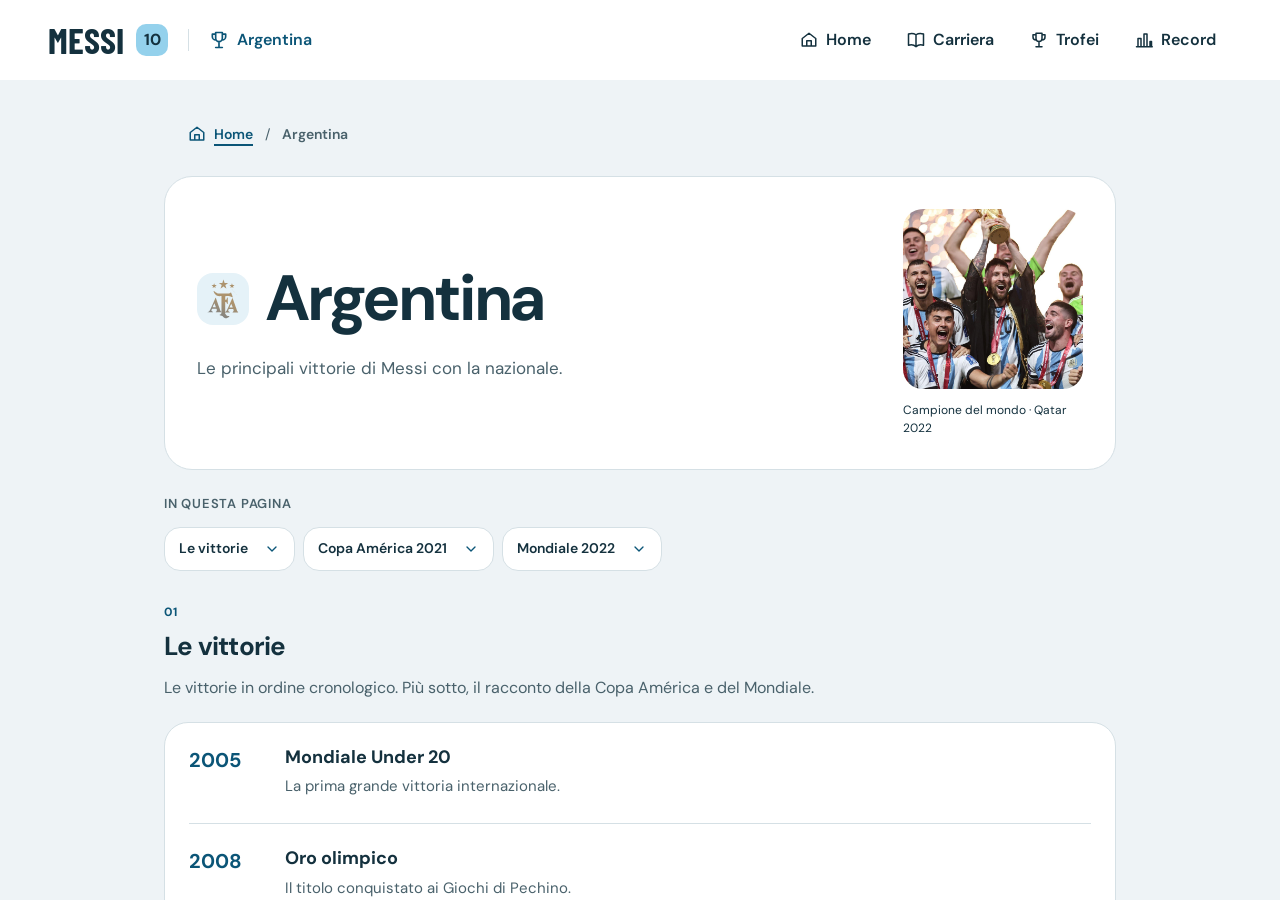
==== commit 6c03f6f8: "Align leading semantic icons and refine category colors and press feedback" ====
--- a/argentina.html
+++ b/argentina.html
@@ -18,7 +18,7 @@
 <meta content="https://raw.githubusercontent.com/fill5455/Messi/main/assets/images/messi-portrait.webp" property="og:image"/>
 <meta content="summary_large_image" name="twitter:card"/>
 <link as="font" crossorigin="" href="assets/fonts/dm-sans-variable.woff2" rel="preload" type="font/woff2"/>
-<link href="assets/css/rebuilt.css?v=927bb8d529" rel="stylesheet">
+<link href="assets/css/rebuilt.css?v=118923cfe5" rel="stylesheet">
 </head>
 <body>
 <div class="ios-surface">
--- a/assets/css/rebuilt.css
+++ b/assets/css/rebuilt.css
@@ -200,3 +200,190 @@
 }
 @media(prefers-reduced-motion:reduce){.r-route,.r-editions summary svg{transition:none}.r-route:hover{transform:none}}
 @media print{.r-chapter-nav,.r-section-nav,.r-breadcrumb{display:none}.rebuilt-page{max-width:none;padding:0}.r-stop,.r-award-card{break-inside:avoid}.r-home-hero>figure img{position:static;height:300px}}
+
+/* Visual hierarchy: compact entry points, semantic icons and grouped content. */
+.ui-cue,.ui-page-cue,.ui-inline-cue,.ui-competition-cue{display:inline-grid;place-items:center;flex-shrink:0;color:#0b5577;background:#e4f1f7;border-radius:14px;width:44px;height:44px}
+.ui-cue svg,.ui-page-cue svg{width:24px;height:24px;stroke-width:1.8}
+.ui-inline-cue{width:24px;height:24px;border-radius:0;background:transparent}
+.ui-inline-cue svg{width:20px;height:20px;stroke-width:1.8}
+.ui-competition-cue{width:30px;height:34px;border-radius:10px;background:#eef5f8}
+.ui-competition-cue svg{width:18px;height:18px;stroke-width:1.8}
+.ui-page-cue{width:60px;height:60px;border-radius:18px;grid-row:1/3;align-self:center;background:#14313e;color:#fff;box-shadow:0 6px 14px #14313e14}
+.ui-page-cue svg{width:30px;height:30px}
+.r-heading{display:grid;grid-template-columns:60px minmax(0,1fr);gap:8px 20px;max-width:800px;padding:0 0 28px}
+.r-heading h1{grid-column:2;margin:0;font-size:3rem}
+.r-heading>p:last-child{grid-column:2;font-size:1rem}
+.r-breadcrumb{margin-bottom:16px}
+.r-home-hero.compact-opening{grid-template-columns:minmax(0,1.5fr) minmax(0,.8fr);background:#14313e;color:#fff;box-shadow:0 10px 24px #14313e12;border-radius:28px}
+.compact-opening .r-home-copy{padding:36px 40px}
+.compact-opening .r-kicker{color:#add8e9;font-size:.75rem}
+.compact-opening .r-home-copy h1{font:700 4.5rem/1 var(--font-display);letter-spacing:-.02em;margin:16px 0}
+.compact-opening .r-home-copy h1 br{display:none}
+.compact-opening .r-home-copy h1 span{color:#add8e9}
+.compact-opening .r-lead{font-size:1.125rem;max-width:34ch;color:#e0edf2}
+.compact-opening .r-home-note{display:none}
+.compact-opening>figure{min-height:270px}
+.r-routes{padding-top:32px}
+.r-routes .r-section-head{gap:6px;margin-bottom:20px}
+.r-routes .r-section-head h2{font-size:1.75rem}
+.r-routes .r-section-head p{font-size:.9375rem}
+.r-route-grid{grid-template-columns:repeat(4,minmax(0,1fr));gap:16px}
+.r-route{--tile:#edf5fc;--tile-line:#c2d9ea;--tile-ink:#135477;position:relative;display:block;padding:22px;min-height:210px;border-color:var(--tile-line);background:var(--tile);border-radius:24px;box-shadow:0 3px 0 #14313e06,0 8px 20px #14313e05}
+.r-route[data-tone=gold]{--tile:#fcf4dc;--tile-line:#e7d69d;--tile-ink:#795414}
+.r-route[data-tone=violet]{--tile:#f0ecfa;--tile-line:#d4c7eb;--tile-ink:#5d4386}
+.r-route[data-tone=mint]{--tile:#e6f4ee;--tile-line:#bcdfcf;--tile-ink:#25674b}
+.r-route-copy{display:flex;padding:0;gap:10px;min-width:0}
+.r-route-copy .ui-cue{width:48px;height:48px;margin-bottom:12px;background:#fff;color:var(--tile-ink);border:1px solid var(--tile-line);box-shadow:0 3px 8px #14313e08}
+.r-route-copy h3{font-size:1.25rem}
+.r-route-copy>p{font-size:.875rem;color:#3d515c;line-height:1.55;max-width:22ch;padding-right:12px}
+.r-route-photo{position:absolute;top:22px;right:22px;width:48px;height:48px;border-radius:12px;opacity:.9}
+.r-route-photo img{width:100%;height:100%;aspect-ratio:1;object-position:50% 20%}
+.r-route-arrow{position:absolute;bottom:20px;right:18px;width:18px;height:18px;color:var(--tile-ink)}
+.r-home-numbers{padding:32px 0}
+.r-home-numbers dl{border:0;gap:16px;padding:0}
+.r-home-numbers dl>div{display:grid;grid-template-columns:40px minmax(0,1fr);gap:4px 14px;background:#fff;border:1px solid #d8e0df;border-radius:20px;padding:20px;align-items:center}
+.r-home-numbers .ui-cue{grid-column:1;grid-row:1/3;width:40px;height:44px;background:#f4f7f7}
+.r-home-numbers dd{grid-column:2;grid-row:1;font-size:1.75rem}
+.r-home-numbers dt{grid-column:2;grid-row:2;font-size:.8125rem}
+.r-national-feature{gap:28px;box-shadow:0 8px 20px #14313e10}
+.r-national-feature .ui-cue{margin-bottom:16px;background:#2d505f;color:#d7ecf5}
+.r-national-feature h2{margin:12px 0 16px}
+.r-chapter-nav{gap:12px;border:0;padding-bottom:24px}
+.r-chapter-nav>a{align-items:center;padding:16px;min-height:88px;border-radius:20px;box-shadow:0 3px 10px #14313e06;border-color:#d0dfe4;gap:12px}
+.r-chapter-nav>a>img{width:36px;height:44px}
+.r-chapter-nav small{font-size:.75rem;line-height:1.5;margin-top:6px}
+.r-journey{padding:0 0 28px;gap:24px}
+.r-stop{padding:28px;background:#fff;border-color:#d0dfe4;box-shadow:0 4px 0 #14313e04,0 8px 24px #14313e06;overflow:clip}
+.r-stop-heading{margin:-28px -28px 24px;padding:24px 28px;background:#e9f3f8;border-bottom:1px solid #d4e5ed;gap:16px}
+#parigi .r-stop-heading{background:#edf1f9}
+#miami .r-stop-heading{background:#faedf2}
+#rosario .r-stop-heading{background:#f5efef}
+.r-stop-heading>img{width:48px;height:56px;padding:6px;box-sizing:content-box;object-fit:contain;border-radius:16px;background:#fff;border:1px solid #d8e0df}
+.r-stop-heading h2{margin:0 0 6px;font-size:1.75rem}
+.r-stop-heading .r-kicker{font:500 .875rem/1.5 var(--font-body);letter-spacing:0;text-transform:none;color:#4b626d}
+.r-story-body{display:grid;grid-template-columns:minmax(0,1.2fr) minmax(0,.8fr);gap:24px 28px;max-width:none}
+.r-story-text{min-width:0}
+.r-story-text>p{font-size:1rem;line-height:1.85;margin-bottom:16px;max-width:62ch}
+.r-story-text>p:last-child{margin-bottom:0}
+.r-story-text .mini-timeline{margin-bottom:0}
+.r-story-media{min-width:0}
+.r-story-media .r-chapter-photo{float:none;width:100%;margin:0!important}
+.r-story-media .r-chapter-photo img{aspect-ratio:16/10}
+.r-story-media .fact-list{margin:20px 0 0;padding:4px 16px;border:1px solid #e0e9ed;background:#f5f9fa;border-radius:16px}
+.r-story-media .fact-list>div{display:grid;grid-template-columns:minmax(0,1fr) auto;gap:8px 12px;padding:12px 0;align-items:center}
+.r-story-media .fact-list dt{display:flex;align-items:center;gap:8px;font-size:.8125rem;line-height:1.5;flex:initial}
+.r-story-media .fact-list dd{font-size:1rem;text-align:right}
+.r-story-body>.r-text-link{grid-column:1/-1;margin:0;border:1px solid #c9dde7;border-radius:14px;padding:14px 16px;background:#eff7fb;min-height:48px}
+.r-story-body:has(.r-story-text):not(:has(.r-story-media)){grid-template-columns:1fr}
+.r-bio h2,.r-final-story h2{display:flex;align-items:center;gap:14px}
+.r-next .ui-cue{margin-bottom:16px;background:white}
+.r-section-nav{border:0;gap:10px;padding:0 0 24px}
+.r-section-nav a{gap:12px;border-color:#cfdee4;border-radius:16px;box-shadow:0 3px 8px #14313e05;min-height:52px}
+.r-section-nav a>svg{margin-left:4px}
+.r-award-section{padding-top:24px}
+.r-award-section>.r-section-head{display:grid;grid-template-columns:44px minmax(0,1fr);gap:6px 14px;margin-bottom:20px}
+.r-award-section>.r-section-head>.ui-cue{grid-column:1;grid-row:1/3;align-self:start;margin-top:2px}
+.r-award-section>.r-section-head h2{grid-column:2;font-size:1.75rem}
+.r-award-section>.r-section-head p{grid-column:2;font-size:.9375rem;max-width:60ch}
+.r-award-card{display:block;padding:24px;border-color:#cfdee4;box-shadow:0 4px 0 #14313e04,0 8px 24px #14313e05;overflow:clip}
+.r-award-heading{margin:-24px -24px 8px;padding:20px 24px;border-bottom:1px solid #d8e7ec;background:#edf5f8;gap:14px}
+.r-award-heading img{width:44px;height:52px;object-fit:contain;padding:4px;box-sizing:content-box;border-radius:14px;background:#fff;border:1px solid #d5e2e8}
+.r-award-heading h3{font-size:1.25rem}
+.r-award-heading p{font-size:.8125rem}
+.r-award-star{display:grid;place-items:center;width:52px;height:60px;background:#fff;border:1px solid #d5e2e8;border-radius:14px;font-size:1.75rem}
+.r-competitions{display:grid;grid-template-columns:repeat(2,minmax(0,1fr));gap:0 28px}
+.r-competitions>div{display:flex;flex-wrap:wrap;align-items:center;gap:0 12px;padding:16px 0;border-bottom:1px solid #e1e8e9}
+.r-competitions dt{display:flex;align-items:center;gap:10px;flex:1 1 10rem;font-size:.9375rem;min-width:0;line-height:1.5}
+.r-title-count{background:#e1eff7;border:1px solid #c7dfe9;border-radius:10px;color:#154e68;padding:5px 9px;font-size:.8125rem;flex:0 1 auto;line-height:1.5}
+.r-editions{flex:1 1 100%;padding-left:40px;min-width:0}
+.r-editions summary{min-height:44px;font-size:.75rem;color:#51656f}
+.r-editions p{margin:0 0 8px;padding:10px 12px;background:#f0f6f8}
+.r-award-card>.r-text-link{margin-top:16px;border:1px solid #c9dde7;border-radius:14px;padding:12px 14px;background:#eff7fb;min-height:48px}
+.r-final-story .r-story-body{display:block}
+@media(max-width:799px){
+ .rebuilt-page{padding:16px 16px 32px}
+ .r-breadcrumb{margin-bottom:12px;font-size:.8125rem}
+ .r-heading{grid-template-columns:48px minmax(0,1fr);gap:8px 14px;padding-bottom:24px}
+ .ui-page-cue{width:48px;height:52px;border-radius:16px}
+ .ui-page-cue svg{width:26px;height:26px}
+ .r-heading h1{font-size:2rem}
+ .r-heading>p:last-child{font-size:.9375rem;line-height:1.65}
+ .r-home-hero.compact-opening{display:grid;grid-template-columns:minmax(0,1fr) minmax(76px,.45fr);border-radius:24px}
+ .compact-opening .r-home-copy{padding:24px 20px}
+ .compact-opening .r-home-copy .r-kicker{display:none}
+ .compact-opening .r-home-copy h1{font-size:3.25rem;line-height:.95;margin:0 0 16px}
+ .compact-opening .r-home-copy h1 br{display:block}
+ .compact-opening .r-home-copy .r-lead{font-size:.875rem;line-height:1.65}
+ .compact-opening>figure{display:block;min-height:200px}
+ .compact-opening>figure img{object-position:48% 25%}
+ .r-routes{padding-top:24px}
+ .r-routes .r-section-head{gap:6px;margin-bottom:16px}
+ .r-routes .r-section-head h2{font-size:1.375rem}
+ .r-routes .r-section-head p{font-size:.875rem}
+ .r-route-grid{grid-template-columns:repeat(auto-fit,minmax(min(100%,8rem),1fr));gap:12px}
+ .r-route{display:block;padding:16px;min-height:172px;border-radius:20px}
+ .r-route-copy{gap:8px}
+ .r-route-copy .ui-cue{width:40px;height:40px;border-radius:12px;margin-bottom:4px}
+ .r-route-copy .ui-cue svg{width:22px;height:22px}
+ .r-route-copy h3{font-size:1.125rem}
+ .r-route-copy>p{font-size:.8125rem;line-height:1.55;padding:0 14px 12px 0}
+ .r-route-photo{display:none}
+ .r-route-arrow{width:16px;height:16px;right:14px;bottom:14px}
+ .r-home-numbers{padding:24px 0}
+ .r-home-numbers dl{grid-template-columns:1fr;gap:10px}
+ .r-home-numbers dl>div{grid-template-columns:36px minmax(0,1fr) auto;gap:12px;padding:14px 16px;align-items:center;border-radius:16px}
+ .r-home-numbers .ui-cue{width:36px;height:36px;grid-row:1;grid-column:1;border-radius:12px}
+ .r-home-numbers .ui-cue svg{width:20px;height:20px}
+ .r-home-numbers dt{grid-column:2;grid-row:1;font-size:.8125rem}
+ .r-home-numbers dd{grid-column:3;grid-row:1;font-size:1.375rem}
+ .r-chapter-nav{gap:10px;padding-bottom:20px}
+ .r-chapter-nav>a{padding:12px;align-items:center;gap:10px;min-height:88px;font-size:.8125rem;border-radius:18px}
+ .r-chapter-nav>a>img{width:30px;height:36px}
+ .r-chapter-nav small{font-size:.6875rem}
+ .r-stop{padding:20px;border-radius:22px}
+ .r-stop-heading{margin:-20px -20px 20px;padding:18px 20px;flex-wrap:nowrap;gap:12px}
+ .r-stop-heading>img{width:36px;height:44px;padding:4px;border-radius:12px}
+ .r-stop-heading h2{font-size:1.25rem;line-height:1.3;margin:0 0 4px}
+ .r-stop-heading .r-kicker{font-size:.75rem;line-height:1.5}
+ .r-story-body{grid-template-columns:1fr;gap:20px}
+ .r-story-text>p{font-size:.9375rem;line-height:1.8}
+ .r-story-body>.r-text-link{font-size:.875rem;line-height:1.6;padding:12px}
+ .r-story-media .r-chapter-photo img{aspect-ratio:16/9;border-radius:14px}
+ .r-story-media .fact-list{margin-top:16px;padding:4px 12px}
+ .r-story-media .fact-list>div{display:flex;flex-wrap:wrap;gap:8px 12px}
+ .r-story-media .fact-list dt{flex:1 1 8rem;font-size:.8125rem}
+ .r-story-media .fact-list dd{font-size:.9375rem}
+ .r-story-media .fact-list .ui-inline-cue{width:20px}
+ .r-story-media .fact-list .ui-inline-cue svg{width:16px;height:16px}
+ .r-bio h2,.r-final-story h2{font-size:1.5rem;gap:12px}
+ .r-section-nav{gap:8px;padding-bottom:20px}
+ .r-section-nav a{padding:10px 12px;font-size:.8125rem;gap:8px;flex:1 1 auto}
+ .r-section-nav .ui-inline-cue{width:20px;height:24px}
+ .r-section-nav .ui-inline-cue svg{width:18px;height:18px}
+ .r-section-nav a>svg{width:14px;height:14px;margin-left:0}
+ .r-award-section{padding-top:20px}
+ .r-award-section>.r-section-head{grid-template-columns:36px minmax(0,1fr);gap:6px 12px;margin-bottom:16px}
+ .r-award-section>.r-section-head .ui-cue{width:36px;height:40px;border-radius:12px}
+ .r-award-section>.r-section-head .ui-cue svg{width:20px;height:20px}
+ .r-award-section>.r-section-head h2{font-size:1.375rem}
+ .r-award-section>.r-section-head p{font-size:.875rem;line-height:1.65}
+ .r-award-card{padding:20px;border-radius:22px}
+ .r-award-heading{margin:-20px -20px 4px;padding:16px 20px;gap:12px}
+ .r-award-heading img{width:32px;height:40px;padding:4px;border-radius:12px}
+ .r-award-heading h3{font-size:1.125rem}
+ .r-award-heading p{font-size:.75rem;line-height:1.5}
+ .r-competitions{grid-template-columns:1fr;gap:0}
+ .r-competitions>div{padding:12px 0;gap:2px 10px}
+ .r-competitions dt{font-size:.875rem;flex-basis:8rem;gap:8px}
+ .r-title-count{font-size:.75rem;padding:4px 8px}
+ .ui-competition-cue{width:26px;height:30px;border-radius:8px}
+ .ui-competition-cue svg{width:16px;height:16px}
+ .r-editions{padding-left:34px}
+ .r-editions summary{font-size:.6875rem}
+}
+@media(prefers-reduced-motion:reduce){.ui-cue,.r-stop,.r-award-card{transition:none}}
+
+.rebuilt-page[data-page=trofei] .ui-page-cue{background:#fcf4dc;color:#795414;border:1px solid #e7d69d}
+.r-award-section:has(#national-trophies)>.r-section-head>.ui-cue{background:#e6f4ee;color:#25674b}
+.r-award-section:has(#individual-awards)>.r-section-head>.ui-cue{background:#f0ecfa;color:#5d4386}
+@media(prefers-reduced-motion:no-preference){.r-route:active,.team-shortcut:active{transform:translateY(1px)}}
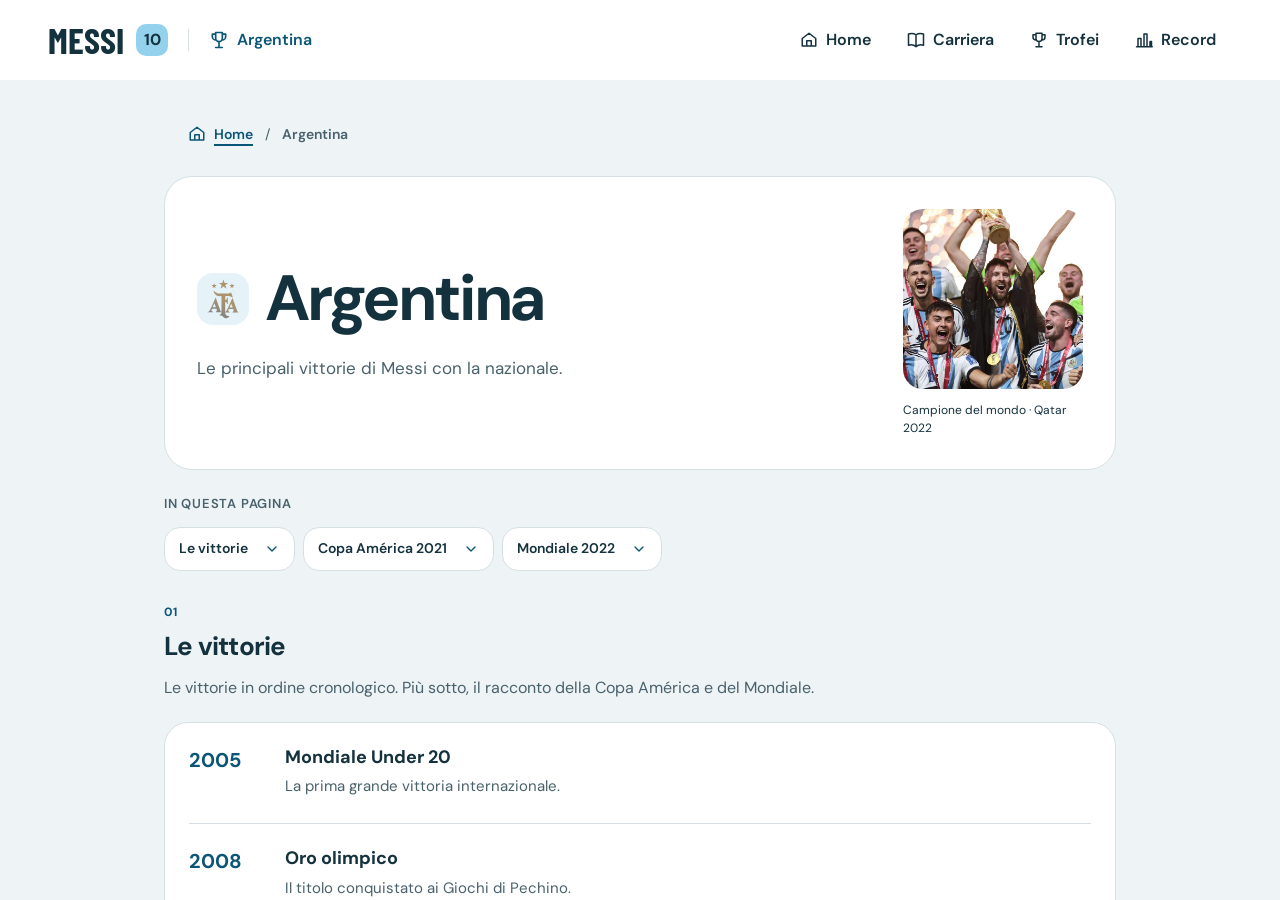
==== commit 99a5505c: "Place navigation icons consistently before their labels" ====
--- a/argentina.html
+++ b/argentina.html
@@ -18,7 +18,7 @@
 <meta content="https://raw.githubusercontent.com/fill5455/Messi/main/assets/images/messi-portrait.webp" property="og:image"/>
 <meta content="summary_large_image" name="twitter:card"/>
 <link as="font" crossorigin="" href="assets/fonts/dm-sans-variable.woff2" rel="preload" type="font/woff2"/>
-<link href="assets/css/rebuilt.css?v=118923cfe5" rel="stylesheet">
+<link href="assets/css/rebuilt.css?v=626dba5897" rel="stylesheet">
 </head>
 <body>
 <div class="ios-surface">
--- a/assets/css/rebuilt.css
+++ b/assets/css/rebuilt.css
@@ -279,7 +279,7 @@
 .r-next .ui-cue{margin-bottom:16px;background:white}
 .r-section-nav{border:0;gap:10px;padding:0 0 24px}
 .r-section-nav a{gap:12px;border-color:#cfdee4;border-radius:16px;box-shadow:0 3px 8px #14313e05;min-height:52px}
-.r-section-nav a>svg{margin-left:4px}
+.r-section-nav a>svg{margin-left:auto}
 .r-award-section{padding-top:24px}
 .r-award-section>.r-section-head{display:grid;grid-template-columns:44px minmax(0,1fr);gap:6px 14px;margin-bottom:20px}
 .r-award-section>.r-section-head>.ui-cue{grid-column:1;grid-row:1/3;align-self:start;margin-top:2px}
@@ -360,7 +360,7 @@
  .r-section-nav a{padding:10px 12px;font-size:.8125rem;gap:8px;flex:1 1 auto}
  .r-section-nav .ui-inline-cue{width:20px;height:24px}
  .r-section-nav .ui-inline-cue svg{width:18px;height:18px}
- .r-section-nav a>svg{width:14px;height:14px;margin-left:0}
+ .r-section-nav a>svg{width:14px;height:14px;margin-left:auto}
  .r-award-section{padding-top:20px}
  .r-award-section>.r-section-head{grid-template-columns:36px minmax(0,1fr);gap:6px 12px;margin-bottom:16px}
  .r-award-section>.r-section-head .ui-cue{width:36px;height:40px;border-radius:12px}
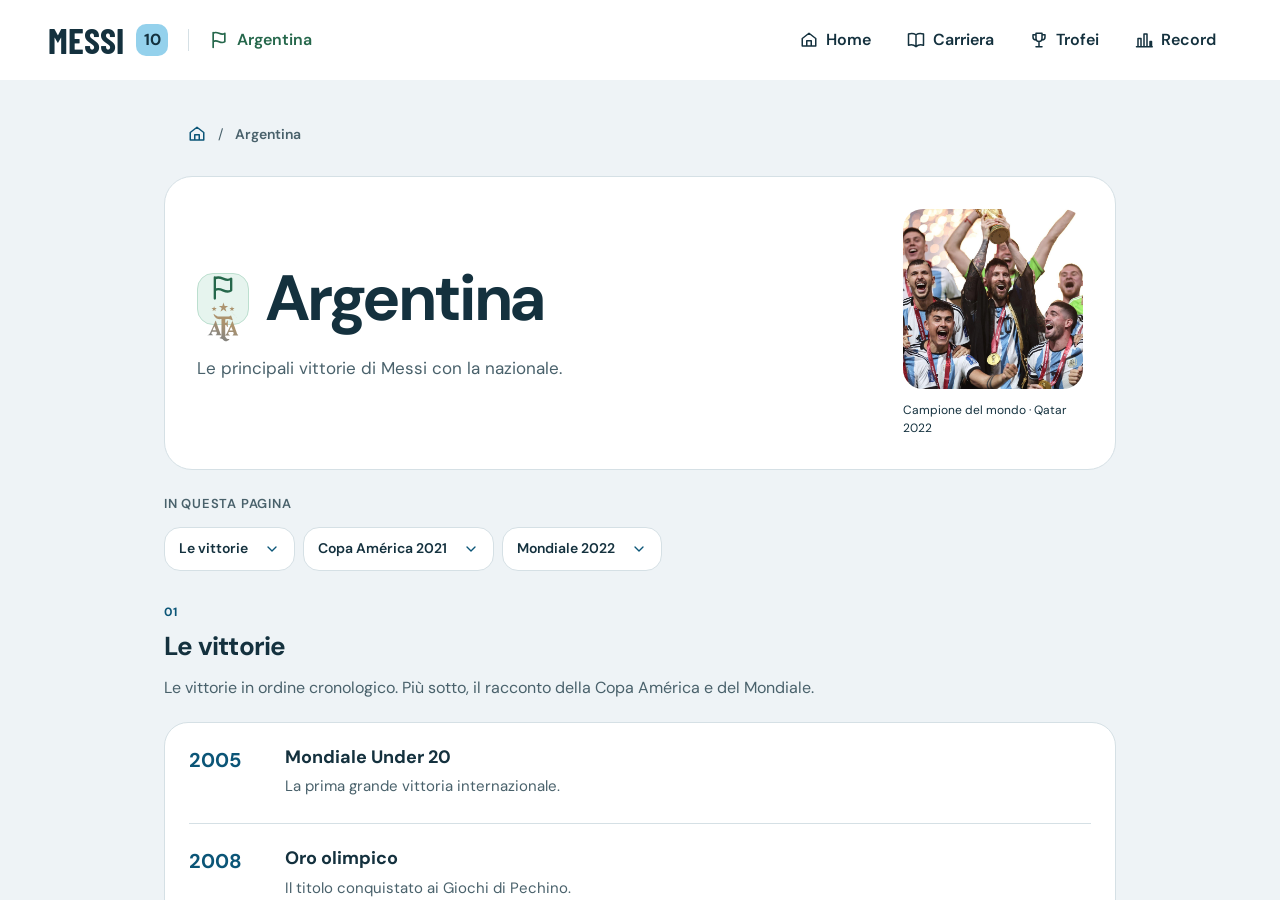
==== commit 5bcc1337: "Unify app identity and add contextual shared-card expansion and route transitions" ====
--- a/argentina.html
+++ b/argentina.html
@@ -1,35 +1,34 @@
 <!DOCTYPE html>
-
 <html lang="it">
 <head>
-<meta charset="utf-8"/>
-<meta content="width=device-width,initial-scale=1,viewport-fit=cover" name="viewport"/>
-<meta content="#f7f7f2" name="theme-color"/>
+<meta charset="utf-8">
+<meta content="width=device-width,initial-scale=1,viewport-fit=cover" name="viewport">
+<meta content="#f7f7f2" name="theme-color">
 <title>Argentina — Messi</title>
-<meta content="Le vittorie di Messi con l’Argentina e i numeri del suo Mondiale 2022." name="description"/>
-<link href="assets/favicon.svg" rel="icon" type="image/svg+xml"/>
-<link href="assets/css/site.css?v=c7293d06be" rel="stylesheet"/>
-<script src="assets/js/app.mjs?v=7fb3a4fa2a" type="module"></script>
-<link as="font" crossorigin="" href="assets/fonts/barlow-condensed-700.woff2" rel="preload" type="font/woff2"/>
-<meta content="website" property="og:type"/>
-<meta content="it_IT" property="og:locale"/>
-<meta content="Argentina — Messi" property="og:title"/>
-<meta content="Le vittorie di Messi con l’Argentina e i numeri del suo Mondiale 2022." property="og:description"/>
-<meta content="https://raw.githubusercontent.com/fill5455/Messi/main/assets/images/messi-portrait.webp" property="og:image"/>
-<meta content="summary_large_image" name="twitter:card"/>
-<link as="font" crossorigin="" href="assets/fonts/dm-sans-variable.woff2" rel="preload" type="font/woff2"/>
+<meta content="Le vittorie di Messi con l’Argentina e i numeri del suo Mondiale 2022." name="description">
+<link href="assets/favicon.svg" rel="icon" type="image/svg+xml">
+<link href="assets/css/site.css?v=c7293d06be" rel="stylesheet">
+<script src="assets/js/app.mjs?v=48a165b699" type="module"></script>
+<link as="font" crossorigin="" href="assets/fonts/barlow-condensed-700.woff2" rel="preload" type="font/woff2">
+<meta content="website" property="og:type">
+<meta content="it_IT" property="og:locale">
+<meta content="Argentina — Messi" property="og:title">
+<meta content="Le vittorie di Messi con l’Argentina e i numeri del suo Mondiale 2022." property="og:description">
+<meta content="https://raw.githubusercontent.com/fill5455/Messi/main/assets/images/messi-portrait.webp" property="og:image">
+<meta content="summary_large_image" name="twitter:card">
+<link as="font" crossorigin="" href="assets/fonts/dm-sans-variable.woff2" rel="preload" type="font/woff2">
 <link href="assets/css/rebuilt.css?v=626dba5897" rel="stylesheet">
-</head>
+<link href="assets/css/identity.css?v=439fe9b863" rel="stylesheet"></head>
 <body>
 <div class="ios-surface">
 <a class="skip" href="#contenuto">Salta al contenuto</a>
-<header class="app-header"><a aria-label="Messi, homepage" class="brand" href="index.html" translate="no">MESSI<span>10</span></a><span class="current-page"><svg aria-hidden="true" viewBox="0 0 24 24"><path d="M8 3h8v7a4 4 0 0 1-8 0V3ZM8 5H4v3a4 4 0 0 0 4 4m8-7h4v3a4 4 0 0 1-4 4M12 14v6m-4 1h8"></path></svg><span>Argentina</span></span></header>
+<header class="app-header"><a aria-label="Messi, homepage" class="brand" href="index.html" translate="no" data-topic="home">MESSI<span>10</span></a><span class="current-page" data-topic="national"><svg aria-hidden="true" focusable="false" viewbox="0 0 24 24" data-icon="flag"><use href="assets/icons.svg#flag"></use></svg><span>Argentina</span></span></header>
 <div aria-label="Contenuto della pagina" class="screen-scroll" tabindex="0">
-<main aria-labelledby="page-title" data-page="argentina" id="contenuto" tabindex="-1" class="reading-page"><nav aria-label="Percorso di navigazione" class="breadcrumb"><ol><li><a href="index.html"><svg aria-hidden="true" viewbox="0 0 24 24"><path d="m3 10 9-7 9 7v10H3zM9 20v-7h6v7"></path></svg>Home</a></li><li><span aria-current="page">Argentina</span></li></ol></nav>
+<main aria-labelledby="page-title" data-page="argentina" id="contenuto" tabindex="-1" class="reading-page" data-topic="national"><nav aria-label="Percorso di navigazione" class="breadcrumb"><ol><li><a href="index.html" data-topic="home"><svg aria-hidden="true" focusable="false" viewbox="0 0 24 24" data-icon="home"><use href="assets/icons.svg#home"></use></svg></a></li><li><span aria-current="page">Argentina</span></li></ol></nav>
 <div class="page-heading"><div class="heading-copy">
-<div class="page-title-row"><span class="page-symbol"><img alt="" aria-hidden="true" decoding="async" height="36" loading="lazy" src="assets/images/argentina-logo.svg" width="36"></span><h1 id="page-title">Argentina</h1></div>
+<div class="page-title-row"><span class="page-symbol" data-topic="national"><svg aria-hidden="true" focusable="false" viewbox="0 0 24 24" data-icon="flag"><use href="assets/icons.svg#flag"></use></svg><img alt="" aria-hidden="true" decoding="async" height="36" loading="lazy" src="assets/images/argentina-logo.svg" width="36"></span><h1 id="page-title">Argentina</h1></div>
 <p>Le principali vittorie di Messi con la nazionale.</p>
-</div><figure class="heading-photo portrait-photo"><img alt="Messi alza la Coppa del Mondo a Lusail" decoding="async" height="2048" src="assets/images/worldcup-selected.webp" width="1365"><figcaption>Campione del mondo · Qatar 2022</figcaption></figure></div><nav class="page-index" aria-label="In questa pagina"><p>In questa pagina</p><div><a href="#arg-wins">Le vittorie<svg aria-hidden="true" viewbox="0 0 24 24"><path d="m6 9 6 6 6-6"></path></svg></a><a href="#copa-heading">Copa América 2021<svg aria-hidden="true" viewbox="0 0 24 24"><path d="m6 9 6 6 6-6"></path></svg></a><a href="#worldcup-heading">Mondiale 2022<svg aria-hidden="true" viewbox="0 0 24 24"><path d="m6 9 6 6 6-6"></path></svg></a></div></nav><section aria-labelledby="arg-wins" class="page-section organized-section wins-overview" data-section="01"><h2 class="section-label" id="arg-wins">Le vittorie</h2>
+</div><figure class="heading-photo portrait-photo"><img alt="Messi alza la Coppa del Mondo a Lusail" decoding="async" height="2048" src="assets/images/worldcup-selected.webp" width="1365"><figcaption>Campione del mondo · Qatar 2022</figcaption></figure></div><nav class="page-index" aria-label="In questa pagina"><p>In questa pagina</p><div><a href="#arg-wins">Le vittorie<svg aria-hidden="true" focusable="false" viewbox="0 0 24 24" data-icon="chevron"><use href="assets/icons.svg#chevron"></use></svg></a><a href="#copa-heading">Copa América 2021<svg aria-hidden="true" focusable="false" viewbox="0 0 24 24" data-icon="chevron"><use href="assets/icons.svg#chevron"></use></svg></a><a href="#worldcup-heading">Mondiale 2022<svg aria-hidden="true" focusable="false" viewbox="0 0 24 24" data-icon="chevron"><use href="assets/icons.svg#chevron"></use></svg></a></div></nav><section aria-labelledby="arg-wins" class="page-section organized-section wins-overview" data-section="01"><h2 class="section-label" id="arg-wins">Le vittorie</h2>
 <p class="section-help">Le vittorie in ordine cronologico. Più sotto, il racconto della Copa América e del Mondiale.</p><ol class="event-list">
 <li>
 <span>2005</span><div>
@@ -88,17 +87,17 @@
 <dd>Golden Ball</dd>
 </div>
 </dl>
-<figure class="story-picture"><a aria-label="Ingrandisci: Messi alza la Coppa del Mondo a Lusail nel 2022" class="photo-link" data-photo-open="" href="assets/images/worldcup-selected.webp"><img alt="Messi alza la Coppa del Mondo a Lusail nel 2022" decoding="async" height="2048" loading="lazy" src="assets/images/worldcup-selected.webp" width="1365"><span aria-hidden="true" class="photo-zoom"><svg viewbox="0 0 24 24"><path d="M9 3H3v6m12-6h6v6M3 15v6h6m12-6v6h-6"></path></svg></span></a><figcaption>Argentina campione del mondo, 18 dicembre 2022. Tocca la foto per ingrandirla.</figcaption></figure><a class="inline-link" href="trofei.html#nazionale">Tutti i trofei con l’Argentina <svg aria-hidden="true" viewbox="0 0 24 24"><path d="m9 5 7 7-7 7"></path></svg></a>
+<figure class="story-picture"><a aria-label="Ingrandisci: Messi alza la Coppa del Mondo a Lusail nel 2022" class="photo-link" data-photo-open="" href="assets/images/worldcup-selected.webp"><img alt="Messi alza la Coppa del Mondo a Lusail nel 2022" decoding="async" height="2048" loading="lazy" src="assets/images/worldcup-selected.webp" width="1365"><span aria-hidden="true" class="photo-zoom"><svg viewbox="0 0 24 24"><path d="M9 3H3v6m12-6h6v6M3 15v6h6m12-6v6h-6"></path></svg></span></a><figcaption>Argentina campione del mondo, 18 dicembre 2022. Tocca la foto per ingrandirla.</figcaption></figure><a class="inline-link" href="trofei.html#nazionale" data-topic="trophies">Tutti i trofei con l’Argentina <svg aria-hidden="true" viewbox="0 0 24 24"><path d="m9 5 7 7-7 7"></path></svg></a>
 </div></section><details class="source-details" id="argentina-detail-1"><summary>Fonti dei contenuti<svg aria-hidden="true" viewbox="0 0 24 24"><path d="M5 12h14M12 5v14"></path></svg></summary><ul>
 <li><a href="https://messi.com/palmares/" rel="noopener noreferrer" target="_blank">Palmarès ufficiale <span aria-hidden="true">↗</span></a></li>
 <li><a href="https://www.fifa.com/en/articles/lionel-messi-wins-the-best-fifa-mens-player-award-mbappe-benzema" rel="noopener noreferrer" target="_blank">FIFA: Messi a Qatar 2022 <span aria-hidden="true">↗</span></a></li>
 </ul></details>
 </main>
-<footer class="app-footer"><div class="footer-top"><a aria-label="Messi, homepage" class="footer-brand" href="index.html">MESSI<span>10</span></a><p>La storia, le vittorie e i numeri.<br/>Un progetto indipendente dedicato a Lionel Messi.</p></div><nav aria-label="Altri percorsi"><a href="index.html">Home</a><a href="carriera.html">Carriera</a><a href="trofei.html">Trofei</a><a href="record.html">Record</a><a href="argentina.html">Argentina</a><a href="credits.html">Fonti e crediti</a></nav></footer>
+<footer class="app-footer"><div class="footer-top"><a aria-label="Messi, homepage" class="footer-brand" href="index.html" data-topic="home">MESSI<span>10</span></a><p>La storia, le vittorie e i numeri.<br>Un progetto indipendente dedicato a Lionel Messi.</p></div><nav aria-label="Altri percorsi"><a href="index.html" data-topic="home"><svg aria-hidden="true" focusable="false" viewbox="0 0 24 24" data-icon="home"><use href="assets/icons.svg#home"></use></svg>Home</a><a href="carriera.html" data-topic="career"><svg aria-hidden="true" focusable="false" viewbox="0 0 24 24" data-icon="book"><use href="assets/icons.svg#book"></use></svg>Carriera</a><a href="trofei.html" data-topic="trophies"><svg aria-hidden="true" focusable="false" viewbox="0 0 24 24" data-icon="cup"><use href="assets/icons.svg#cup"></use></svg>Trofei</a><a href="record.html" data-topic="records"><svg aria-hidden="true" focusable="false" viewbox="0 0 24 24" data-icon="chart"><use href="assets/icons.svg#chart"></use></svg>Record</a><a href="argentina.html" data-topic="national"><svg aria-hidden="true" focusable="false" viewbox="0 0 24 24" data-icon="flag"><use href="assets/icons.svg#flag"></use></svg>Argentina</a><a href="credits.html" data-topic="credits"><svg aria-hidden="true" focusable="false" viewbox="0 0 24 24" data-icon="info"><use href="assets/icons.svg#info"></use></svg>Fonti e crediti</a></nav></footer>
 </div>
-<nav aria-label="Navigazione principale" class="ios-tabbar"><a class="nav-link" data-href="index.html" href="index.html"><svg aria-hidden="true" viewBox="0 0 24 24"><path d="m3 10 9-7 9 7v10H3zM9 20v-7h6v7"></path></svg><span>Home</span></a><a class="nav-link" data-href="carriera.html" href="carriera.html"><svg aria-hidden="true" viewBox="0 0 24 24"><path d="M12 5v16M12 5C9 3 5 3 2 4v15c3-1 7-1 10 2 3-3 7-3 10-2V4c-3-1-7-1-10 1Z"></path></svg><span>Carriera</span></a><a class="nav-link" data-href="trofei.html" href="trofei.html"><svg aria-hidden="true" viewBox="0 0 24 24"><path d="M8 3h8v7a4 4 0 0 1-8 0V3ZM8 5H4v3a4 4 0 0 0 4 4m8-7h4v3a4 4 0 0 1-4 4M12 14v6m-4 1h8"></path></svg><span>Trofei</span></a><a class="nav-link" data-href="record.html" href="record.html"><svg aria-hidden="true" viewBox="0 0 24 24"><path d="M4 20V10h4v10m4 0V4h4v16m4 0v-6h2v6M2 21h21"></path></svg><span>Record</span></a></nav>
+<nav aria-label="Navigazione principale" class="ios-tabbar"><a class="nav-link" data-href="index.html" href="index.html" data-topic="home"><svg aria-hidden="true" focusable="false" viewbox="0 0 24 24" data-icon="home"><use href="assets/icons.svg#home"></use></svg><span>Home</span></a><a class="nav-link" data-href="carriera.html" href="carriera.html" data-topic="career"><svg aria-hidden="true" focusable="false" viewbox="0 0 24 24" data-icon="book"><use href="assets/icons.svg#book"></use></svg><span>Carriera</span></a><a class="nav-link" data-href="trofei.html" href="trofei.html" data-topic="trophies"><svg aria-hidden="true" focusable="false" viewbox="0 0 24 24" data-icon="cup"><use href="assets/icons.svg#cup"></use></svg><span>Trofei</span></a><a class="nav-link" data-href="record.html" href="record.html" data-topic="records"><svg aria-hidden="true" focusable="false" viewbox="0 0 24 24" data-icon="chart"><use href="assets/icons.svg#chart"></use></svg><span>Record</span></a></nav>
 <p aria-live="polite" class="navigation-status sr-only"></p>
 <div aria-live="polite" class="toast" role="status"></div>
 </div>
 </body>
-</html>
+</html>
--- a/assets/css/identity.css
+++ b/assets/css/identity.css
@@ -0,0 +1,75 @@
+/* App identity: a topic keeps the same symbol and semantic color in every view. */
+:root{
+ --brand-ink:#14313e;--brand-paper:#f5f5f0;--brand-white:#fff;
+ --career-ink:#135477;--career-soft:#edf5fc;--career-line:#c2d9ea;
+ --trophies-ink:#795414;--trophies-soft:#fcf4dc;--trophies-line:#e7d69d;
+ --records-ink:#5d4386;--records-soft:#f0ecfa;--records-line:#d4c7eb;
+ --national-ink:#25674b;--national-soft:#e6f4ee;--national-line:#bcdfcf;
+ --motion-press:120ms;--motion-reveal:340ms;--motion-card:420ms;--ease-soft:cubic-bezier(.22,1,.36,1);
+}
+[data-topic=career]{--topic-ink:var(--career-ink);--topic-soft:var(--career-soft);--topic-line:var(--career-line)}
+[data-topic=trophies]{--topic-ink:var(--trophies-ink);--topic-soft:var(--trophies-soft);--topic-line:var(--trophies-line)}
+[data-topic=records]{--topic-ink:var(--records-ink);--topic-soft:var(--records-soft);--topic-line:var(--records-line)}
+[data-topic=national]{--topic-ink:var(--national-ink);--topic-soft:var(--national-soft);--topic-line:var(--national-line)}
+[data-topic=home],[data-topic=credits]{--topic-ink:var(--brand-ink);--topic-soft:#eaf0f3;--topic-line:#cfdce2}
+.ui-cue[data-topic],.ui-page-cue[data-topic],.page-symbol[data-topic]{color:var(--topic-ink);background:var(--topic-soft);border:1px solid var(--topic-line)}
+.ui-inline-cue[data-topic],.ui-competition-cue[data-topic]{color:var(--topic-ink)}
+.r-route[data-topic]{--tile:var(--topic-soft);--tile-line:var(--topic-line);--tile-ink:var(--topic-ink)}
+.r-route-copy .ui-cue[data-topic]{color:var(--topic-ink);background:#fff;border-color:var(--topic-line)}
+.current-page[data-topic]{color:var(--topic-ink)}
+.nav-link[aria-current][data-topic]{background:var(--topic-soft);color:var(--topic-ink);box-shadow:inset 0 0 0 1px var(--topic-line)}
+.r-section-nav a[data-topic]{color:var(--topic-ink);background:var(--topic-soft);border-color:var(--topic-line)}
+.r-section-nav a[data-topic] .ui-inline-cue{color:inherit}
+.r-button[data-topic]{background:var(--topic-soft);color:var(--topic-ink);border:1px solid var(--topic-line)}
+.r-text-link[data-topic]{color:var(--topic-ink)}
+.app-footer nav a[data-topic]{display:inline-flex;align-items:center;gap:8px;color:var(--topic-ink)}
+.app-footer nav a>svg{width:18px;height:18px}
+.team-stage{display:grid;grid-template-columns:repeat(4,minmax(0,1fr));gap:16px;padding:0 0 28px;align-items:start}
+.team-card{min-width:0;background:#fff;border:1px solid #d0dfe4;border-radius:24px;box-shadow:0 4px 0 #14313e04,0 8px 24px #14313e06;overflow:clip;scroll-margin:16px}
+.team-card-summary{display:flex;flex-direction:column;align-items:flex-start;position:relative;gap:16px;min-height:200px;padding:24px;list-style:none;cursor:pointer;border-radius:23px;transition:background-color 160ms}
+.team-card-summary::-webkit-details-marker{display:none}
+.team-card-summary>img{width:44px;height:52px;object-fit:contain;padding:6px;box-sizing:content-box;background:#fff;border:1px solid #d8e0df;border-radius:14px}
+.team-card-summary>div{min-width:0;flex:1}
+.team-card-title{display:block;font:700 1.125rem/1.35 var(--font-body);letter-spacing:-.02em;margin-bottom:6px}
+.team-card-period{display:block;font-size:.8125rem;line-height:1.6;color:#4b626d}
+.team-card-toggle{position:absolute;top:24px;right:20px;display:grid;place-items:center;width:28px;height:28px;border-radius:50%;background:var(--career-soft);color:var(--career-ink)}
+.team-card-toggle svg{width:16px;height:16px;transition:transform 220ms var(--ease-soft)}
+.team-card[open] .team-card-toggle svg{transform:rotate(180deg)}
+.team-stage:has(>.team-card[open]){grid-template-columns:1fr}
+.team-stage:has(>.team-card[open])>.team-card:not([open]){display:none}
+.team-card[open]>.team-card-summary{flex-direction:row;align-items:center;min-height:104px;padding:24px 28px;gap:16px;background:var(--career-soft);border-bottom:1px solid var(--career-line);border-radius:23px 23px 0 0}
+.team-card[open] .team-card-toggle{position:static;flex-shrink:0;margin-left:auto;background:#fff}
+.team-card[open] .team-card-title{font-size:1.5rem}
+.team-card-body{padding:24px 28px 28px}
+.team-card-back{display:none;align-items:center;gap:8px;width:fit-content;min-height:44px;padding:10px 14px;background:#fff;border:1px solid #c9dde7;border-radius:12px;color:var(--career-ink);font-size:.875rem;font-weight:600;grid-column:1/-1;cursor:pointer}
+.team-card-back svg{width:16px;height:16px}
+html[data-card-motion=ready] .team-card-back{display:inline-flex}
+.team-card-summary:focus-visible{outline-offset:-5px}
+[data-card-transition]::view-transition{pointer-events:none}
+::view-transition-group(selected-team){animation-duration:var(--motion-card);animation-timing-function:var(--ease-soft);overflow:clip;border-radius:24px}
+::view-transition-old(selected-team){animation:card-snapshot-out 160ms ease-out both}
+::view-transition-new(selected-team){animation:card-snapshot-in 280ms 50ms var(--ease-soft) both;object-position:top}
+[data-card-transition]::view-transition-group(root){animation-duration:200ms;animation-timing-function:var(--ease-soft)}
+@keyframes card-snapshot-out{to{opacity:0}}
+@keyframes card-snapshot-in{from{opacity:0}to{opacity:1}}
+@media(max-width:799px){
+ .team-stage{grid-template-columns:repeat(2,minmax(0,1fr));gap:12px;padding-bottom:24px}
+ .team-card-summary{min-height:184px;padding:18px;gap:14px}
+ .team-card-summary>img{width:32px;height:40px;padding:5px;border-radius:12px}
+ .team-card-title{font-size:.9375rem;line-height:1.4}
+ .team-card-period{font-size:.75rem}
+ .team-card-toggle{top:18px;right:14px;width:24px;height:24px}
+ .team-card[open]>.team-card-summary{min-height:96px;padding:18px;gap:12px}
+ .team-card[open] .team-card-title{font-size:1.25rem}
+ .team-card-body{padding:20px}
+ .nav-link[aria-current][data-topic]{color:var(--topic-ink);background:var(--topic-soft)}
+}
+@media(hover:hover) and (pointer:fine){.team-card-summary:hover{background:var(--career-soft)}.team-card-back:hover{background:var(--career-soft)}}
+@media(prefers-reduced-motion:no-preference){.team-card-summary:active{background:var(--career-soft)}.r-route:active{transform:scale(.985)}}
+@media(prefers-reduced-motion:reduce){::view-transition-group(*),::view-transition-old(*),::view-transition-new(*){animation:none!important}.team-card-toggle svg,.team-card-summary{transition:none}.r-route:active{transform:none}}
+@media print{.team-stage{display:block}.team-card:not([open])>*:not(summary){display:block}.team-stage:has(>.team-card[open])>.team-card:not([open]){display:block}.team-card-back{display:none!important}}
+[data-route-transition]::view-transition{pointer-events:none}
+::view-transition-group(route-card){animation-duration:420ms;animation-timing-function:var(--ease-soft);border-radius:24px;overflow:clip}
+::view-transition-old(route-card){animation:card-snapshot-out 150ms ease-out both}
+::view-transition-new(route-card){animation:card-snapshot-in 280ms 50ms var(--ease-soft) both;object-position:top}
+[data-route-transition]::view-transition-group(root){animation-duration:180ms;animation-timing-function:var(--ease-soft)}
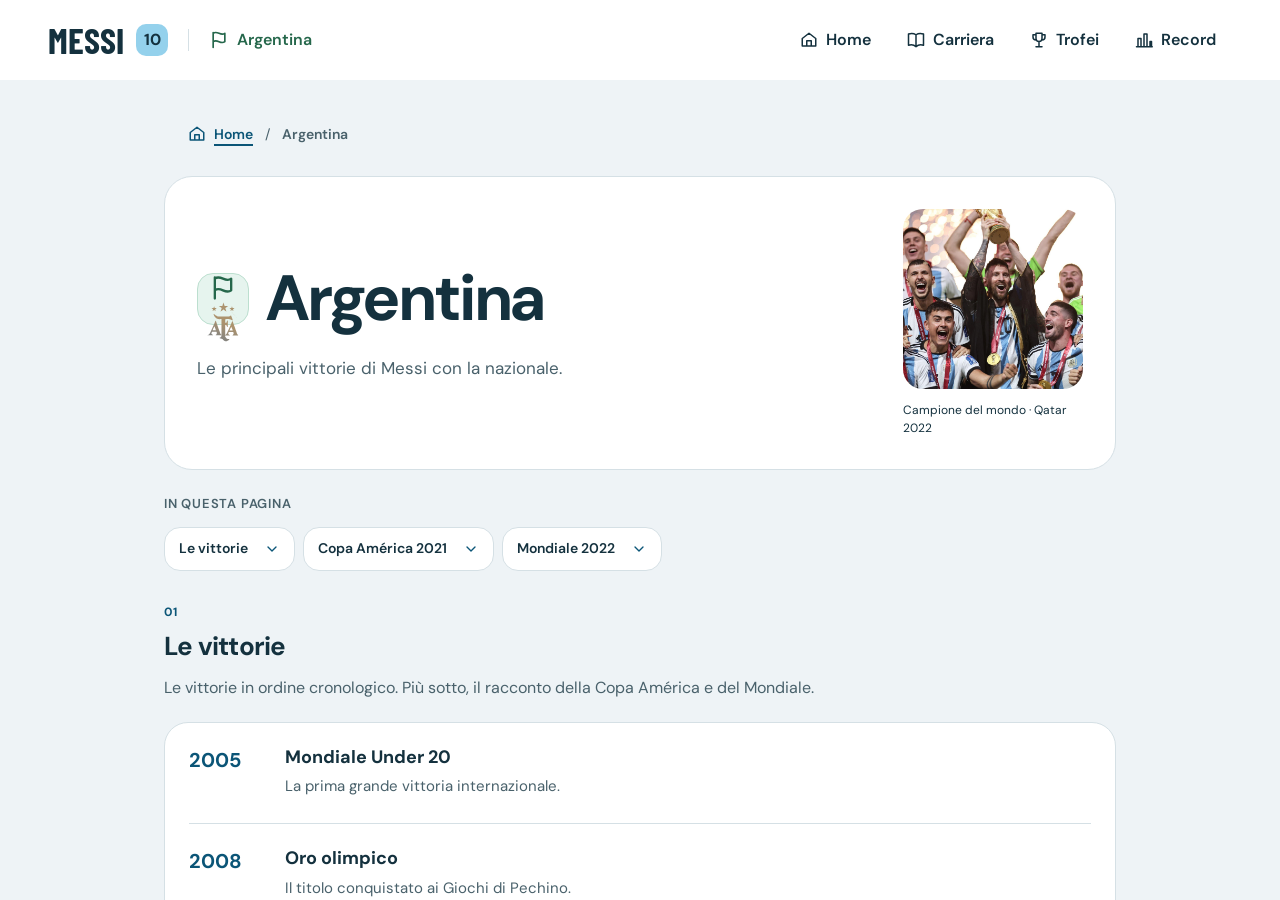
==== commit 0fc641f0: "Refine expansion return paths and preserve accessible identity navigation" ====
--- a/argentina.html
+++ b/argentina.html
@@ -8,7 +8,7 @@
 <meta content="Le vittorie di Messi con l’Argentina e i numeri del suo Mondiale 2022." name="description">
 <link href="assets/favicon.svg" rel="icon" type="image/svg+xml">
 <link href="assets/css/site.css?v=c7293d06be" rel="stylesheet">
-<script src="assets/js/app.mjs?v=48a165b699" type="module"></script>
+<script src="assets/js/app.mjs?v=878515ef38" type="module"></script>
 <link as="font" crossorigin="" href="assets/fonts/barlow-condensed-700.woff2" rel="preload" type="font/woff2">
 <meta content="website" property="og:type">
 <meta content="it_IT" property="og:locale">
@@ -18,13 +18,13 @@
 <meta content="summary_large_image" name="twitter:card">
 <link as="font" crossorigin="" href="assets/fonts/dm-sans-variable.woff2" rel="preload" type="font/woff2">
 <link href="assets/css/rebuilt.css?v=626dba5897" rel="stylesheet">
-<link href="assets/css/identity.css?v=439fe9b863" rel="stylesheet"></head>
+<link href="assets/css/identity.css?v=342b131b41" rel="stylesheet"></head>
 <body>
 <div class="ios-surface">
 <a class="skip" href="#contenuto">Salta al contenuto</a>
 <header class="app-header"><a aria-label="Messi, homepage" class="brand" href="index.html" translate="no" data-topic="home">MESSI<span>10</span></a><span class="current-page" data-topic="national"><svg aria-hidden="true" focusable="false" viewbox="0 0 24 24" data-icon="flag"><use href="assets/icons.svg#flag"></use></svg><span>Argentina</span></span></header>
 <div aria-label="Contenuto della pagina" class="screen-scroll" tabindex="0">
-<main aria-labelledby="page-title" data-page="argentina" id="contenuto" tabindex="-1" class="reading-page" data-topic="national"><nav aria-label="Percorso di navigazione" class="breadcrumb"><ol><li><a href="index.html" data-topic="home"><svg aria-hidden="true" focusable="false" viewbox="0 0 24 24" data-icon="home"><use href="assets/icons.svg#home"></use></svg></a></li><li><span aria-current="page">Argentina</span></li></ol></nav>
+<main aria-labelledby="page-title" data-page="argentina" id="contenuto" tabindex="-1" class="reading-page" data-topic="national"><nav aria-label="Percorso di navigazione" class="breadcrumb"><ol><li><a href="index.html" data-topic="home"><svg aria-hidden="true" focusable="false" viewbox="0 0 24 24" data-icon="home"><use href="assets/icons.svg#home"></use></svg>Home</a></li><li><span aria-current="page">Argentina</span></li></ol></nav>
 <div class="page-heading"><div class="heading-copy">
 <div class="page-title-row"><span class="page-symbol" data-topic="national"><svg aria-hidden="true" focusable="false" viewbox="0 0 24 24" data-icon="flag"><use href="assets/icons.svg#flag"></use></svg><img alt="" aria-hidden="true" decoding="async" height="36" loading="lazy" src="assets/images/argentina-logo.svg" width="36"></span><h1 id="page-title">Argentina</h1></div>
 <p>Le principali vittorie di Messi con la nazionale.</p>
@@ -93,7 +93,7 @@
 <li><a href="https://www.fifa.com/en/articles/lionel-messi-wins-the-best-fifa-mens-player-award-mbappe-benzema" rel="noopener noreferrer" target="_blank">FIFA: Messi a Qatar 2022 <span aria-hidden="true">↗</span></a></li>
 </ul></details>
 </main>
-<footer class="app-footer"><div class="footer-top"><a aria-label="Messi, homepage" class="footer-brand" href="index.html" data-topic="home">MESSI<span>10</span></a><p>La storia, le vittorie e i numeri.<br>Un progetto indipendente dedicato a Lionel Messi.</p></div><nav aria-label="Altri percorsi"><a href="index.html" data-topic="home"><svg aria-hidden="true" focusable="false" viewbox="0 0 24 24" data-icon="home"><use href="assets/icons.svg#home"></use></svg>Home</a><a href="carriera.html" data-topic="career"><svg aria-hidden="true" focusable="false" viewbox="0 0 24 24" data-icon="book"><use href="assets/icons.svg#book"></use></svg>Carriera</a><a href="trofei.html" data-topic="trophies"><svg aria-hidden="true" focusable="false" viewbox="0 0 24 24" data-icon="cup"><use href="assets/icons.svg#cup"></use></svg>Trofei</a><a href="record.html" data-topic="records"><svg aria-hidden="true" focusable="false" viewbox="0 0 24 24" data-icon="chart"><use href="assets/icons.svg#chart"></use></svg>Record</a><a href="argentina.html" data-topic="national"><svg aria-hidden="true" focusable="false" viewbox="0 0 24 24" data-icon="flag"><use href="assets/icons.svg#flag"></use></svg>Argentina</a><a href="credits.html" data-topic="credits"><svg aria-hidden="true" focusable="false" viewbox="0 0 24 24" data-icon="info"><use href="assets/icons.svg#info"></use></svg>Fonti e crediti</a></nav></footer>
+<footer class="app-footer"><div class="footer-top"><a aria-label="Messi, homepage" class="footer-brand" href="index.html" data-topic="home">MESSI<span>10</span></a><p>La storia, le vittorie e i numeri.<br>Un progetto indipendente dedicato a Lionel Messi.</p></div><nav aria-label="Altri percorsi"><a href="index.html" data-topic="home"><svg aria-hidden="true" focusable="false" viewbox="0 0 24 24" data-icon="home"><use href="assets/icons.svg#home"></use></svg><span>Home</span></a><a href="carriera.html" data-topic="career"><svg aria-hidden="true" focusable="false" viewbox="0 0 24 24" data-icon="book"><use href="assets/icons.svg#book"></use></svg><span>Carriera</span></a><a href="trofei.html" data-topic="trophies"><svg aria-hidden="true" focusable="false" viewbox="0 0 24 24" data-icon="cup"><use href="assets/icons.svg#cup"></use></svg><span>Trofei</span></a><a href="record.html" data-topic="records"><svg aria-hidden="true" focusable="false" viewbox="0 0 24 24" data-icon="chart"><use href="assets/icons.svg#chart"></use></svg><span>Record</span></a><a href="argentina.html" data-topic="national"><svg aria-hidden="true" focusable="false" viewbox="0 0 24 24" data-icon="flag"><use href="assets/icons.svg#flag"></use></svg><span>Argentina</span></a><a href="credits.html" data-topic="credits"><svg aria-hidden="true" focusable="false" viewbox="0 0 24 24" data-icon="info"><use href="assets/icons.svg#info"></use></svg><span>Fonti e crediti</span></a></nav></footer>
 </div>
 <nav aria-label="Navigazione principale" class="ios-tabbar"><a class="nav-link" data-href="index.html" href="index.html" data-topic="home"><svg aria-hidden="true" focusable="false" viewbox="0 0 24 24" data-icon="home"><use href="assets/icons.svg#home"></use></svg><span>Home</span></a><a class="nav-link" data-href="carriera.html" href="carriera.html" data-topic="career"><svg aria-hidden="true" focusable="false" viewbox="0 0 24 24" data-icon="book"><use href="assets/icons.svg#book"></use></svg><span>Carriera</span></a><a class="nav-link" data-href="trofei.html" href="trofei.html" data-topic="trophies"><svg aria-hidden="true" focusable="false" viewbox="0 0 24 24" data-icon="cup"><use href="assets/icons.svg#cup"></use></svg><span>Trofei</span></a><a class="nav-link" data-href="record.html" href="record.html" data-topic="records"><svg aria-hidden="true" focusable="false" viewbox="0 0 24 24" data-icon="chart"><use href="assets/icons.svg#chart"></use></svg><span>Record</span></a></nav>
 <p aria-live="polite" class="navigation-status sr-only"></p>
--- a/assets/css/identity.css
+++ b/assets/css/identity.css
@@ -73,3 +73,8 @@
 ::view-transition-old(route-card){animation:card-snapshot-out 150ms ease-out both}
 ::view-transition-new(route-card){animation:card-snapshot-in 280ms 50ms var(--ease-soft) both;object-position:top}
 [data-route-transition]::view-transition-group(root){animation-duration:180ms;animation-timing-function:var(--ease-soft)}
+
+.app-footer nav{grid-template-columns:repeat(auto-fit,minmax(min(100%,10rem),1fr))}
+.app-footer nav a[data-topic]{min-width:0;max-width:100%;white-space:normal;line-height:1.5}
+.app-footer nav a>span{min-width:0;overflow-wrap:anywhere}
+.footer-brand{max-width:100%;flex-wrap:wrap;gap:8px;font-size:2rem}
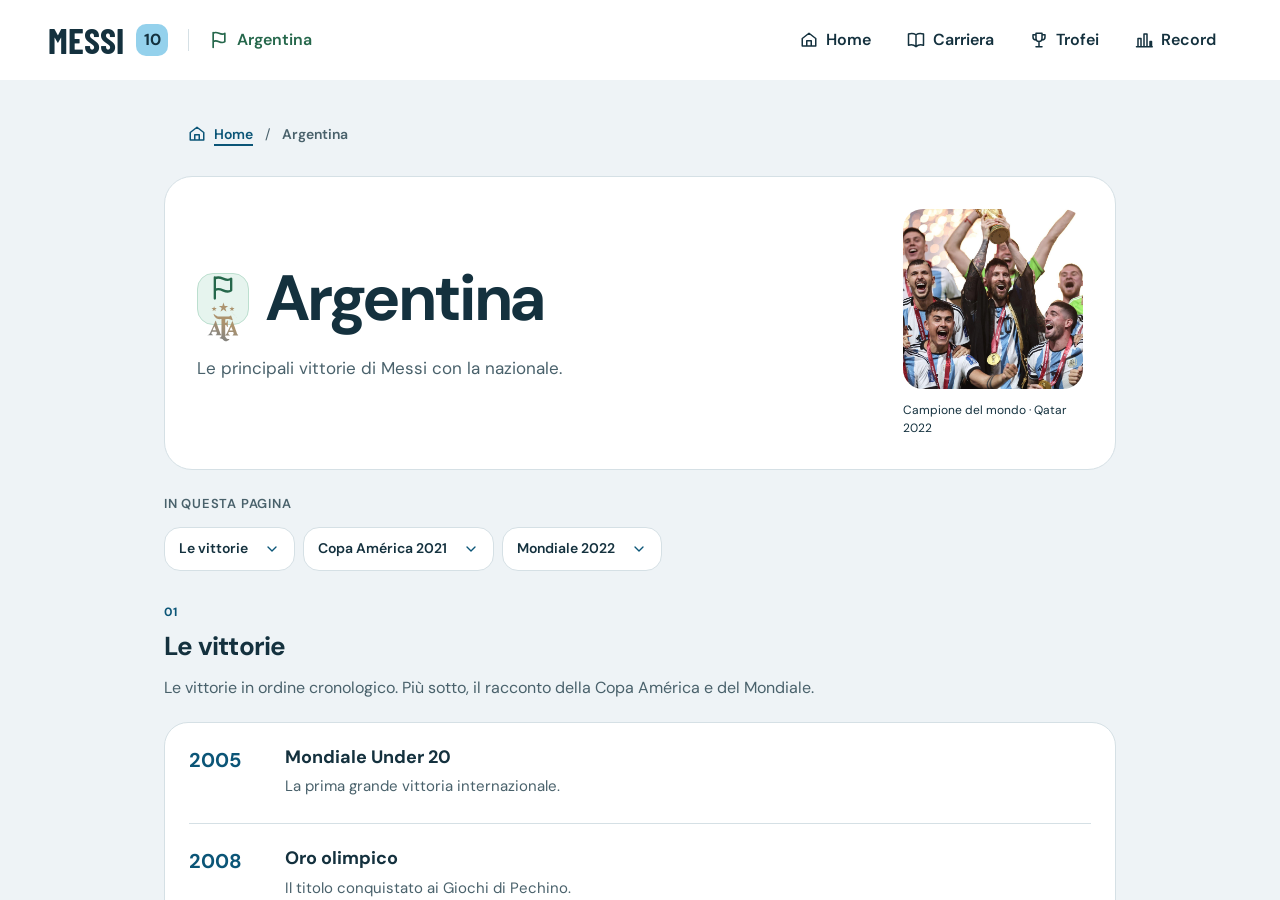
==== commit 18a016af: "Document the app palette and keep transition snapshots transparent to input" ====
--- a/argentina.html
+++ b/argentina.html
@@ -18,7 +18,7 @@
 <meta content="summary_large_image" name="twitter:card">
 <link as="font" crossorigin="" href="assets/fonts/dm-sans-variable.woff2" rel="preload" type="font/woff2">
 <link href="assets/css/rebuilt.css?v=626dba5897" rel="stylesheet">
-<link href="assets/css/identity.css?v=342b131b41" rel="stylesheet"></head>
+<link href="assets/css/identity.css?v=64ac26788d" rel="stylesheet"></head>
 <body>
 <div class="ios-surface">
 <a class="skip" href="#contenuto">Salta al contenuto</a>
--- a/assets/css/identity.css
+++ b/assets/css/identity.css
@@ -78,3 +78,4 @@
 .app-footer nav a[data-topic]{min-width:0;max-width:100%;white-space:normal;line-height:1.5}
 .app-footer nav a>span{min-width:0;overflow-wrap:anywhere}
 .footer-brand{max-width:100%;flex-wrap:wrap;gap:8px;font-size:2rem}
+[data-card-transition]::view-transition-group(*),[data-card-transition]::view-transition-image-pair(*),[data-card-transition]::view-transition-old(*),[data-card-transition]::view-transition-new(*),[data-route-transition]::view-transition-group(*),[data-route-transition]::view-transition-image-pair(*),[data-route-transition]::view-transition-old(*),[data-route-transition]::view-transition-new(*){pointer-events:none}
